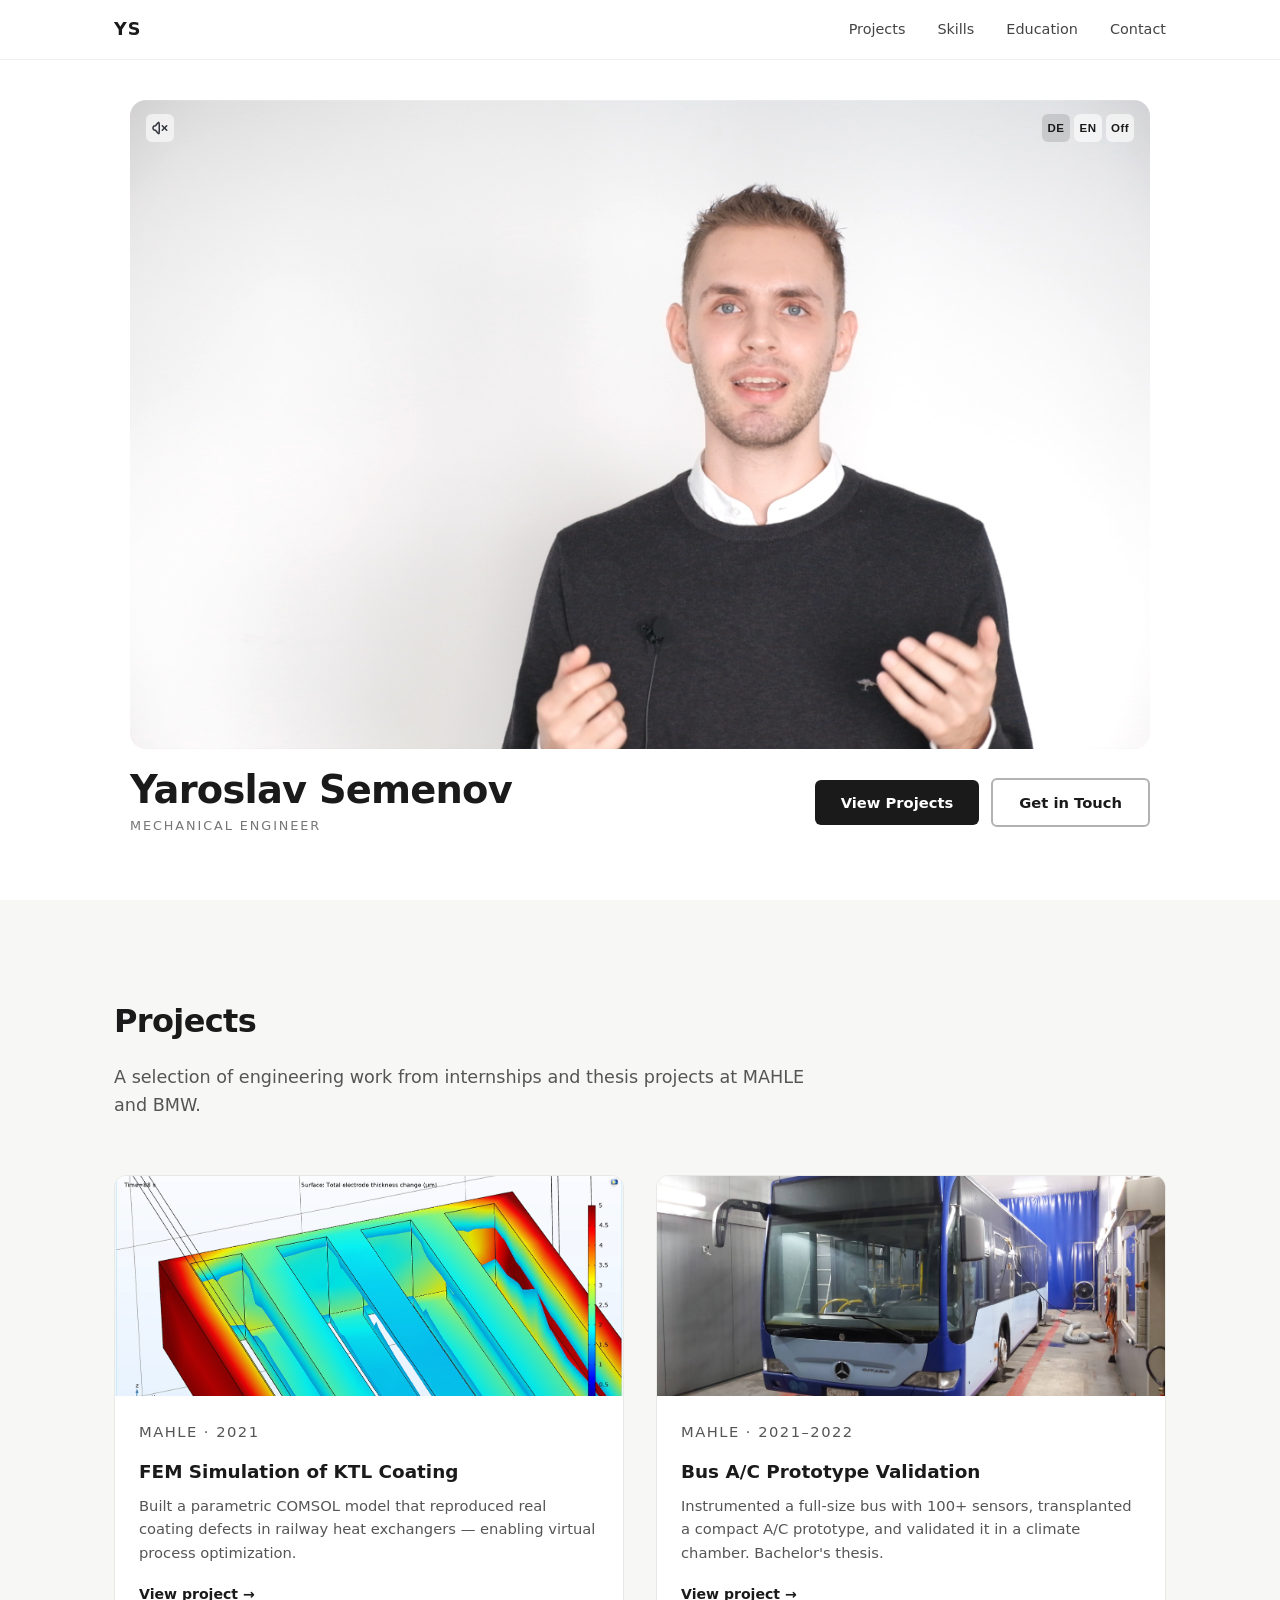
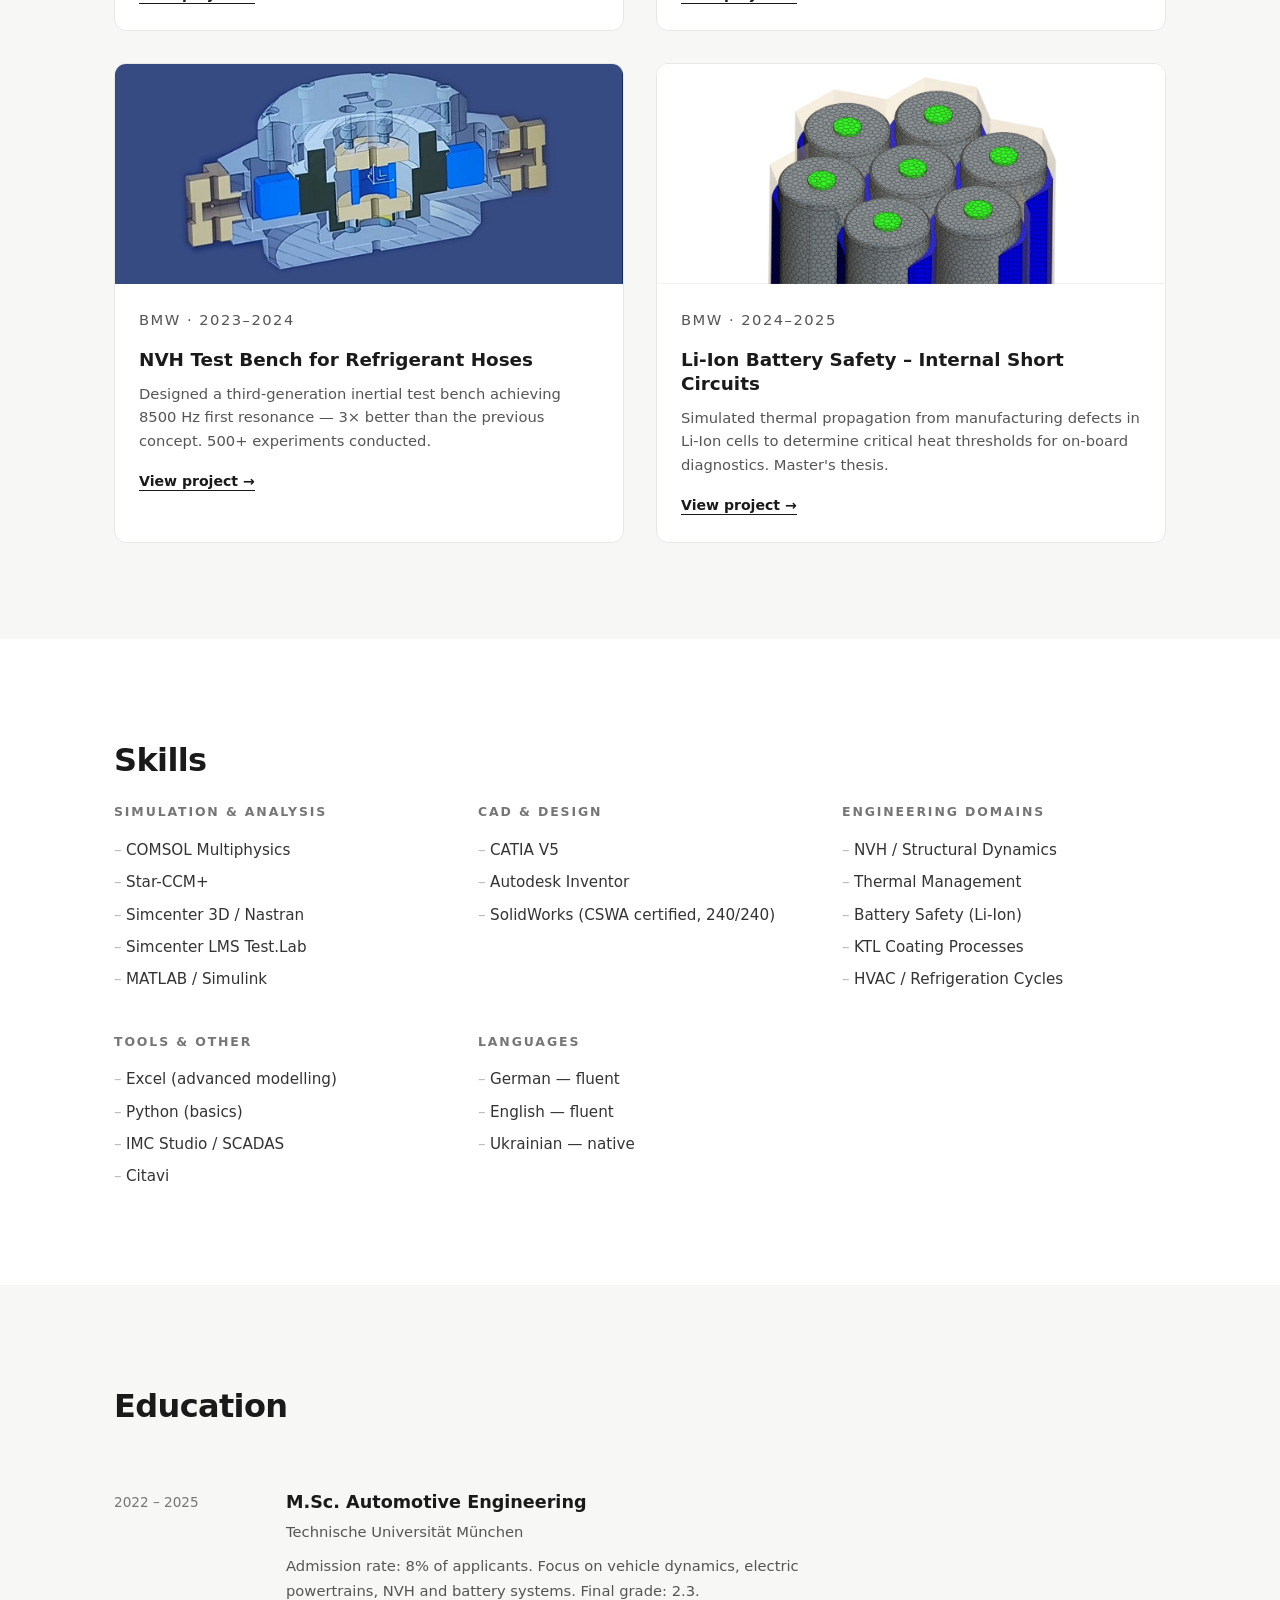
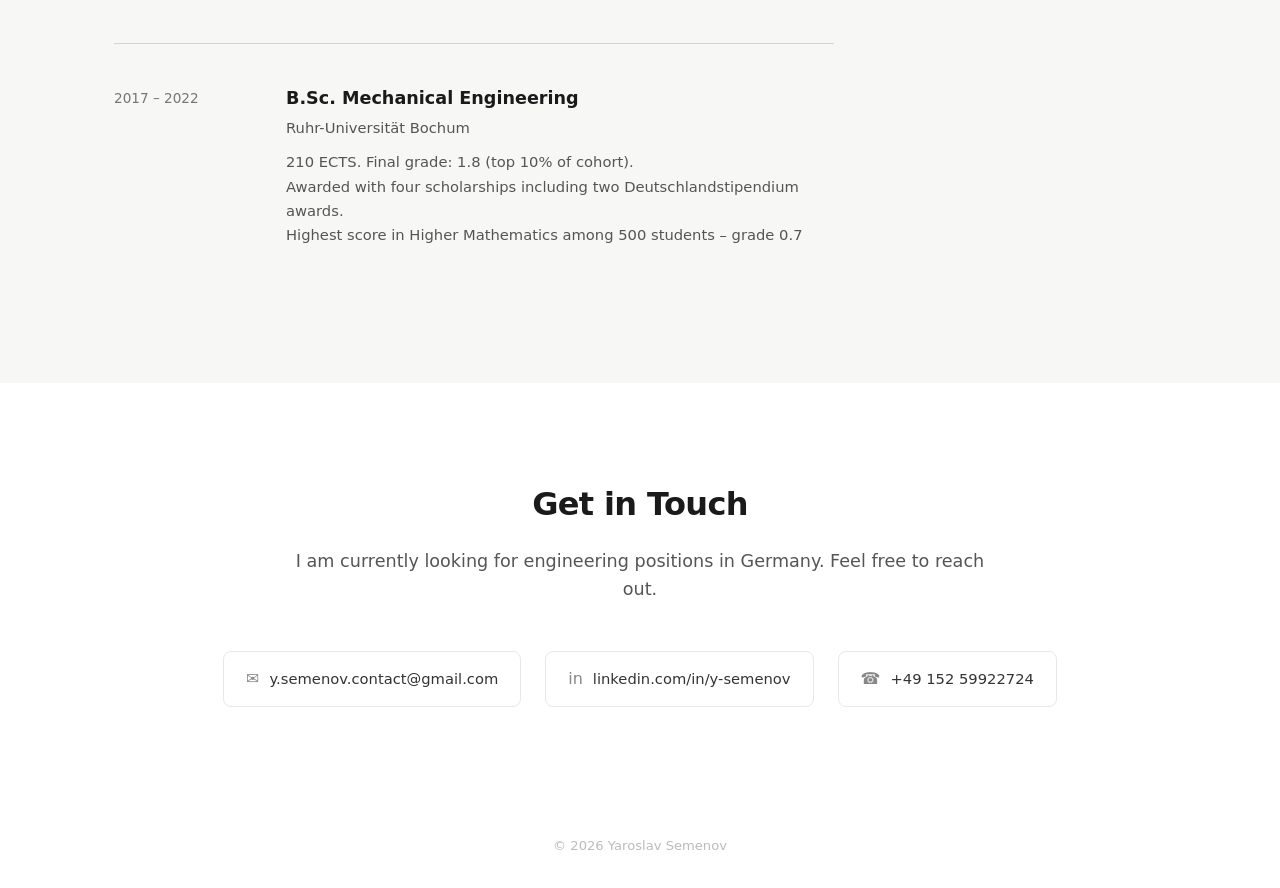
==== index.html @ 350e5525 "20260407 2221" ====
<!DOCTYPE html>
<html lang="en">
<head>
  <meta charset="UTF-8">
  <meta name="viewport" content="width=device-width, initial-scale=1.0">
  <title>Yaroslav Semenov – Mechanical Engineer</title>
  <meta name="description" content="Portfolio of Yaroslav Semenov — mechanical engineer with M.Sc. from TU Munich and hands-on project experience at MAHLE and BMW in simulation, NVH, thermal management and battery safety.">

  <!-- Open Graph / LinkedIn / WhatsApp -->
  <meta property="og:type" content="website">
  <meta property="og:url" content="https://y-semenov.com/">
  <meta property="og:title" content="Yaroslav Semenov – Mechanical Engineer">
  <meta property="og:description" content="Portfolio of Yaroslav Semenov — mechanical engineer with M.Sc. from TU Munich and hands-on project experience at MAHLE and BMW in simulation, NVH, thermal management and battery safety.">
  <meta property="og:image" content="https://y-semenov.com/media/OpenGraph Index.jpg">
  <meta property="og:site_name" content="Yaroslav Semenov">
  <meta property="og:locale" content="en_GB">

  <!-- Twitter Card -->
  <meta name="twitter:card" content="summary_large_image">
  <meta name="twitter:title" content="Yaroslav Semenov – Mechanical Engineer">
  <meta name="twitter:description" content="Portfolio of Yaroslav Semenov — mechanical engineer with M.Sc. from TU Munich and hands-on project experience at MAHLE and BMW in simulation, NVH, thermal management and battery safety.">
  <meta name="twitter:image" content="https://y-semenov.com/media/OpenGraph Index.jpg">

  <link rel="preconnect" href="https://fonts.googleapis.com">
  <link rel="preconnect" href="https://fonts.gstatic.com" crossorigin>
  <link rel="stylesheet" href="https://fonts.googleapis.com/css2?family=Inter:wght@400;500&display=swap">
  <link rel="stylesheet" href="style.css">
</head>
<body>

  <!-- ========== NAVIGATION ========== -->
  <nav class="navbar">
    <a href="index.html" class="nav-logo">YS</a>
    <div class="nav-links">
      <a href="#projects">Projects</a>
      <a href="#skills">Skills</a>
      <a href="#education">Education</a>
      <a href="#contact">Contact</a>
    </div>
  </nav>

  <!-- ========== HERO ========== -->
  <section class="hero">
    <div class="hero-video-wrap">
      <video
        id="hero-video"
        class="hero-video-player"
        poster="media/VideoPitchStatic.jpg"
        preload="metadata"
        muted
        autoplay
        playsinline>
        <source src="media/VideoPitch.webm" type="video/webm">
      </video>
      <div class="subtitle-overlay" hidden></div>
      <div class="video-logos">
        <img class="vlogo vlogo-tum"   src="media/logo TUM.png"   alt="TUM">
        <img class="vlogo vlogo-bmw"   src="media/logo BMW.png"   alt="BMW Group">
        <img class="vlogo vlogo-mahle" src="media/logo MAHLE.png" alt="MAHLE">
      </div>
      <div class="video-hud">
        <button class="video-hud-lang" id="mute-btn">
          <img src="media/sound-mute.svg" alt="Unmute" id="mute-icon" width="18" height="18">
        </button>
        <div class="video-hud-langs">
          <button class="video-hud-lang active" data-lang="de">DE</button>
          <button class="video-hud-lang" data-lang="en">EN</button>
          <button class="video-hud-lang" data-lang="off">Off</button>
        </div>
      </div>
    </div>

    <div class="hero-below">
      <div class="hero-identity">
        <h1 class="hero-title">Yaroslav Semenov</h1>
        <p class="hero-tag">Mechanical Engineer</p>
      </div>
      <div class="hero-buttons">
        <a href="#projects" class="btn btn-primary">View Projects</a>
        <a href="#contact" class="btn btn-outline">Get in Touch</a>
      </div>
    </div>

  </section>

  <script>
  (function () {

    // ── Субтитри: кастомний оверлей ─────────────────────────
    const video = document.getElementById('hero-video');
    const subtitleOverlay = document.querySelector('.subtitle-overlay');

    function addTrack(src, lang, label) {
      const t = document.createElement('track');
      t.kind    = 'subtitles';
      t.src     = src;
      t.srclang = lang;
      t.label   = label;
      video.appendChild(t);
    }

    addTrack('media/DE captions.vtt', 'de', 'Deutsch');
    addTrack('media/EN captions.vtt', 'en', 'English');

    let activeTrack = null;

    function onCueChange() {
      if (!activeTrack || !activeTrack.activeCues || activeTrack.activeCues.length === 0) {
        subtitleOverlay.textContent = '';
        subtitleOverlay.hidden = true;
        return;
      }
      subtitleOverlay.textContent = activeTrack.activeCues[0].text;
      subtitleOverlay.hidden = false;
    }

    function setActiveLang(lang) {
      if (activeTrack) {
        activeTrack.removeEventListener('cuechange', onCueChange);
        activeTrack.mode = 'disabled';
        activeTrack = null;
      }
      subtitleOverlay.textContent = '';
      subtitleOverlay.hidden = true;

      if (lang === 'off') return;

      for (let i = 0; i < video.textTracks.length; i++) {
        if (video.textTracks[i].language === lang) {
          activeTrack = video.textTracks[i];
          activeTrack.mode = 'hidden';
          activeTrack.addEventListener('cuechange', onCueChange);
          break;
        }
      }
    }

    function enableSubtitles() {
      for (let i = 0; i < video.textTracks.length; i++) {
        video.textTracks[i].mode = 'disabled';
      }
      setActiveLang('de');
    }

    if (video.readyState >= 1) {
      enableSubtitles();
    } else {
      video.addEventListener('loadedmetadata', enableSubtitles, { once: true });
    }

    // ── Контроли hero-відео при hover ───────────────────────
    video.addEventListener('mouseenter', () => video.setAttribute('controls', ''));
    video.addEventListener('mouseleave', () => video.removeAttribute('controls'));

    // ── Пауза/відновлення при скролінгу ─────────────────────
    let userPaused = false;
    let observerPausing = false;

    video.addEventListener('pause', () => {
      if (!observerPausing) userPaused = true;
      observerPausing = false;
    });
    video.addEventListener('play', () => { userPaused = false; });

    new IntersectionObserver(
      entries => {
        if (entries[0].isIntersecting) {
          if (!userPaused) video.play();
        } else {
          observerPausing = true;
          video.pause();
        }
      },
      { threshold: 0.9 }
    ).observe(video);

    // ── HUD: кнопка звуку ───────────────────────────────────
    const muteBtn = document.getElementById('mute-btn');
    const muteIcon = document.getElementById('mute-icon');
    muteBtn.addEventListener('click', () => {
      video.muted = !video.muted;
      muteIcon.src = video.muted ? 'media/sound-mute.svg' : 'media/sound-on.svg';
      muteIcon.alt = video.muted ? 'Unmute' : 'Mute';
    });

    // ── HUD: перемикач субтитрів ────────────────────────────
    document.querySelectorAll('.video-hud-langs .video-hud-lang').forEach(btn => {
      btn.addEventListener('click', () => {
        document.querySelectorAll('.video-hud-langs .video-hud-lang')
          .forEach(b => b.classList.remove('active'));
        btn.classList.add('active');
        setActiveLang(btn.dataset.lang);
      });
    });

    // ── Логотипи у hero-відео ───────────────────────────────
    const logosWrap = document.querySelector('.video-logos');
    const vlogos = {
      tum:   document.querySelector('.vlogo-tum'),
      bmw:   document.querySelector('.vlogo-bmw'),
      mahle: document.querySelector('.vlogo-mahle'),
    };

    // Координати як частки відео-полотна (0–1): x/y = лівий верхній кут, w = ширина
    const LOGO_POS = {
      desktop: {
        tum:   { x: 0.115, y: 0.353, w: 0.11 },
        bmw:   { x: 0.3, y: 0.35, w: 0.125 },
        mahle: { x: 0.181, y: 0.52, w: 0.165 },
      },
      mobile: {
        tum:   { x: 0.385, y: 0.17, w: 0.081 },
        bmw:   { x: 0.385, y: 0.32, w: 0.09 },
        mahle: { x: 0.385, y: 0.45, w: 0.117 },
      },
    };

    function positionLogos() {
      const wrap = document.querySelector('.hero-video-wrap');
      const cW = wrap.offsetWidth;
      const cH = wrap.offsetHeight;
      const vW = video.videoWidth;
      const vH = video.videoHeight;
      if (!vW || !vH) return;

      // object-fit: cover — масштаб щоб покрити контейнер
      const s = Math.max(cW / vW, cH / vH);
      const rW = vW * s;
      const rH = vH * s;

      // object-position: 64% 50% на мобільному, 50% 50% на десктопі
      const isMobile = window.innerWidth <= 600;
      const posX = isMobile ? 0.64 : 0.50;
      const offsetX = -(rW - cW) * posX;
      const offsetY = -(rH - cH) * 0.50;

      const cfg = isMobile ? LOGO_POS.mobile : LOGO_POS.desktop;
      for (const [key, pos] of Object.entries(cfg)) {
        const el = vlogos[key];
        el.style.left  = (offsetX + pos.x * rW) + 'px';
        el.style.top   = (offsetY + pos.y * rH) + 'px';
        el.style.width = (pos.w * rW) + 'px';
      }
    }

    function initLogos() {
      positionLogos();
      window.addEventListener('resize', positionLogos);
    }

    if (video.readyState >= 1) {
      initLogos();
    } else {
      video.addEventListener('loadedmetadata', initLogos, { once: true });
    }

    video.addEventListener('timeupdate', () => {
      const t = video.currentTime;
      const visible = t >= 17.05 && t < 23.29;
      logosWrap.classList.toggle('visible', visible);
    });

    // ── Відео карток проектів ───────────────────────────────
    document.querySelectorAll('.project-card-image video')
      .forEach(v => {
        const card = v.closest('.project-card');
        card.addEventListener('mouseenter', () => v.play());
        card.addEventListener('mouseleave', () => v.pause());
      });

  })();
  </script>

  <!-- ========== PROJECTS ========== -->
  <section id="projects" class="section section-alt">
    <div class="container">
      <h2 class="section-title">Projects</h2>
      <p class="section-subtitle">
        A selection of engineering work from internships 
        and thesis projects at MAHLE and BMW.
      </p>

      <div class="projects-grid">

        <!-- Project 1 -->
        <a href="projects/ktl.html" class="project-card">
          <div class="project-card-image">
            <video loop muted playsinline poster="media/KTL asdv.png">
              <source src="media/KTL Preview.mp4" type="video/mp4">
            </video>
          </div>
          <div class="project-card-body">
            <p class="project-card-tag">MAHLE · 2021</p>
            <h3>FEM Simulation of KTL Coating</h3>
            <p>
              Built a parametric COMSOL model that reproduced 
              real coating defects in railway heat exchangers — 
              enabling virtual process optimization.
            </p>
            <span class="project-card-link">View project →</span>
          </div>
        </a>

        <!-- Project 2 -->
        <a href="projects/bus.html" class="project-card">
          <div class="project-card-image">
            <img src="media/bus climate chamber.jpg" alt="Bus / Climate Chamber">
          </div>
          <div class="project-card-body">
            <p class="project-card-tag">MAHLE · 2021–2022</p>
            <h3>Bus A/C Prototype Validation</h3>
            <p>
              Instrumented a full-size bus with 100+ sensors, 
              transplanted a compact A/C prototype, and validated 
              it in a climate chamber. Bachelor's thesis.
            </p>
            <span class="project-card-link">View project →</span>
          </div>
        </a>

        <!-- Project 3 -->
        <a href="projects/nvh.html" class="project-card">
          <div class="project-card-image">
            <img src="media/Test Bench CAD.jpg" alt="Test Bench CAD">
          </div>
          <div class="project-card-body">
            <p class="project-card-tag">BMW · 2023–2024</p>
            <h3>NVH Test Bench for Refrigerant Hoses</h3>
            <p>
              Designed a third-generation inertial test bench 
              achieving 8500 Hz first resonance — 3× better than 
              the previous concept. 500+ experiments conducted.
            </p>
            <span class="project-card-link">View project →</span>
          </div>
        </a>

        <!-- Project 4 -->
        <a href="projects/battery.html" class="project-card">
          <div class="project-card-image">
            <img src="media/Battery Preview.jpg" alt="Battery Model">
          </div>
          <div class="project-card-body">
            <p class="project-card-tag">BMW · 2024–2025</p>
            <h3>Li-Ion Battery Safety – Internal Short Circuits</h3>
            <p>
              Simulated thermal propagation from manufacturing 
              defects in Li-Ion cells to determine critical heat 
              thresholds for on-board diagnostics. Master's thesis.
            </p>
            <span class="project-card-link">View project →</span>
          </div>
        </a>

        <!-- Project 5 -->
         <!--
        <a href="projects/roboter.html" class="project-card">
          <div class="project-card-image">
            <video loop muted playsinline poster="media/Robot preview static.jpg">
              <source src="media/Robot video.mp4" type="video/mp4">
            </video>
          </div>
          <div class="project-card-body">
            <p class="project-card-tag">
              Ruhr-Universität Bochum · 2020
            </p>
            <h3>Self-Balancing Robot</h3>
            <p>
              Built and programmed a Segway-style robot 
              from scratch — fixed a bug in the official 
              reference code to achieve stable balance 
              and Bluetooth control.
            </p>
            <span class="project-card-link">View project →</span>
          </div>
        </a>
        -->

      </div>
    </div>
  </section>

  <!-- ========== SKILLS ========== -->
  <section id="skills" class="section">
    <div class="container">
      <h2 class="section-title">Skills</h2>

      <div class="skills-grid">

        <div class="skill-group">
          <h3>Simulation & Analysis</h3>
          <ul>
            <li>COMSOL Multiphysics</li>
            <li>Star-CCM+</li>
            <li>Simcenter 3D / Nastran</li>
            <li>Simcenter LMS Test.Lab</li>
            <li>MATLAB / Simulink</li>
          </ul>
        </div>

        <div class="skill-group">
          <h3>CAD & Design</h3>
          <ul>
            <li>CATIA V5</li>
            <li>Autodesk Inventor</li>
            <li>SolidWorks (CSWA certified, 240/240)</li>
          </ul>
        </div>

        <div class="skill-group">
          <h3>Engineering Domains</h3>
          <ul>
            <li>NVH / Structural Dynamics</li>
            <li>Thermal Management</li>
            <li>Battery Safety (Li-Ion)</li>
            <li>KTL Coating Processes</li>
            <li>HVAC / Refrigeration Cycles</li>
          </ul>
        </div>

        <div class="skill-group">
          <h3>Tools & Other</h3>
          <ul>
            <li>Excel (advanced modelling)</li>
            <li>Python (basics)</li>
            <li>IMC Studio / SCADAS</li>
            <li>Citavi</li>
          </ul>
        </div>

        <div class="skill-group">
          <h3>Languages</h3>
          <ul>
            <li>German — fluent</li>
            <li>English — fluent</li>
            <li>Ukrainian — native</li>
          </ul>
        </div>

      </div>
    </div>
  </section>

  <!-- ========== EDUCATION ========== -->
  <section id="education" class="section section-alt">
    <div class="container">
      <h2 class="section-title">Education</h2>

      <div class="timeline">

        <div class="timeline-item">
          <div class="timeline-date">2022 – 2025</div>
          <div class="timeline-body">
            <h3>M.Sc. Automotive Engineering</h3>
            <p class="timeline-place">
              Technische Universität München
            </p>
            <p>
              Admission rate: 8% of applicants.
              Focus on vehicle dynamics, electric powertrains, 
              NVH and battery systems. 
              Final grade: 2.3.
            </p>
          </div>
        </div>

        <div class="timeline-item">
          <div class="timeline-date">2017 – 2022</div>
          <div class="timeline-body">
            <h3>B.Sc. Mechanical Engineering</h3>
            <p class="timeline-place">
              Ruhr-Universität Bochum
            </p>
            <p>
              210 ECTS. Final grade: 1.8 (top 10% of cohort).<br>
              Awarded with four scholarships including two Deutschlandstipendium awards.<br>
              Highest score in Higher Mathematics among 500 students – grade 0.7
            </p>
          </div>
        </div>

      </div>
    </div>
  </section>

  <!-- ========== CONTACT ========== -->
  <section id="contact" class="section">
    <div class="container contact-container">
      <h2 class="section-title">Get in Touch</h2>
      <p class="section-subtitle">
        I am currently looking for engineering positions in Germany. 
        Feel free to reach out.
      </p>

      <div class="contact-links">
        <a href="mailto:y.semenov.contact@gmail.com" 
           class="contact-item">
          <span class="contact-icon">✉</span>
          <span>y.semenov.contact@gmail.com</span>
        </a>
        <a href="https://linkedin.com/in/y-semenov" 
           class="contact-item" 
           target="_blank">
          <span class="contact-icon">in</span>
          <span>linkedin.com/in/y-semenov</span>
        </a>
        <div class="contact-item">
          <span class="contact-icon">☎</span>
          <span>+49 152 59922724</span>
        </div>
      </div>
    </div>
  </section>

  <script>
    document.querySelectorAll('.project-card-image video').forEach(video => {
      const card = video.closest('.project-card');
      card.addEventListener('mouseenter', () => video.play());
      card.addEventListener('mouseleave', () => { video.pause(); });
    });
  </script>

  <!-- ========== FOOTER ========== -->
  <footer class="footer">
    <p>© 2026 Yaroslav Semenov</p>
  </footer>

</body>
</html>
---- style.css ----
/* =========================================
   RESET & BASE
   ========================================= */
*, *::before, *::after {
  box-sizing: border-box;
  margin: 0;
  padding: 0;
}

html {
  scroll-behavior: smooth;
}

body {
  font-family: 'Segoe UI', system-ui, -apple-system, sans-serif;
  font-size: 16px;
  line-height: 1.6;
  color: #1a1a1a;
  background: #ffffff;
}

a {
  color: inherit;
  text-decoration: none;
}

ul {
  list-style: none;
}

img {
  max-width: 100%;
  display: block;
}

/* =========================================
   LAYOUT HELPERS
   ========================================= */
.container {
  max-width: 1100px;
  margin: 0 auto;
  padding: 0 24px;
}

.section {
  padding: 96px 0;
}

.section-alt {
  background: #f7f7f5;
}

.section-title {
  font-size: 2rem;
  font-weight: 700;
  margin-bottom: 16px;
  letter-spacing: -0.02em;
}

.section-subtitle {
  font-size: 1.1rem;
  color: #555;
  max-width: 700px;
  margin-bottom: 56px;
}

/* =========================================
   PLACEHOLDER BOXES
   (замінити на реальні зображення пізніше)
   ========================================= */
.placeholder-box {
  background: #e8e8e4;
  border: 2px dashed #c0c0b8;
  border-radius: 6px;
  display: flex;
  align-items: center;
  justify-content: center;
  color: #888;
  font-size: 0.85rem;
  width: 100%;
  height: 100%;
}

.portrait-placeholder {
  width: 320px;
  height: 400px;
  border-radius: 12px;
}

/* =========================================
   NAVBAR
   ========================================= */
.navbar {
  position: sticky;
  top: 0;
  z-index: 100;
  background: rgba(255, 255, 255, 0.95);
  backdrop-filter: blur(8px);
  border-bottom: 1px solid #eee;
  display: flex;
  align-items: center;
  justify-content: space-between;
  padding: 0 max(40px, calc((100% - 1100px) / 2 + 24px));
  height: 60px;
}

.nav-logo {
  font-weight: 700;
  font-size: 1.1rem;
  letter-spacing: 1px;
  color: #1a1a1a;
}

.nav-links {
  display: flex;
  gap: 32px;
}

.nav-links a {
  font-size: 0.9rem;
  color: #444;
  transition: color 0.2s;
}

.nav-links a:hover {
  color: #1a1a1a;
}

/* =========================================
   HERO
   ========================================= */
.hero {
  max-width: 1100px;
  margin: 0 auto;
  padding: 40px 40px 64px;
  height: calc(100vh - 60px);
  display: flex;
  flex-direction: column;
}

.hero-video-wrap {
  position: relative;
  flex: 1;
  min-height: 0;
  border-radius: 16px;
  overflow: hidden;
  background: #111;
}

/* Video HUD controls */
.video-hud {
  position: absolute;
  top: 14px;
  left: 16px;
  right: 16px;
  display: flex;
  justify-content: space-between;
  align-items: center;
  pointer-events: none;
  z-index: 2;
}

.video-hud-langs {
  display: flex;
  gap: 4px;
  pointer-events: auto;
}

.video-hud-lang {
  pointer-events: auto;
  background: rgba(255, 255, 255, 0.6);
  color: #1a1a1a;
  border: none;
  border-radius: 6px;
  font-size: 0.72rem;
  font-weight: 600;
  letter-spacing: 0.04em;
  padding: 4px 9px;
  cursor: pointer;
  transition: background 0.15s;
  backdrop-filter: blur(8px);
}

.video-hud-lang:hover {
  background: rgba(255, 255, 255, 0.85);
}

.video-hud-lang.active {
  background: rgba(0, 0, 0, 0.12);
}

#mute-btn,
.video-hud-langs .video-hud-lang {
  display: flex;
  align-items: center;
  justify-content: center;
  width: 28px;
  height: 28px;
  padding: 0;
}

#mute-btn img {
  display: block;
}

/* Video logos overlay */
.video-logos {
  position: absolute;
  inset: 0;
  pointer-events: none;
  z-index: 2;
  opacity: 0;
  transition: opacity 0.3s ease;
}

.video-logos.visible {
  opacity: 1;
  transition: none;
}

.vlogo {
  position: absolute;
  display: block;
}

/* Positions set by JS (positionLogos) */

/* Subtitle overlay */
.subtitle-overlay {
  position: absolute;
  top: 80%;
  left: 10%;
  right: 10%;
  text-align: center;
  font-family: 'Inter', 'Segoe UI', system-ui, sans-serif;
  color: #ffffff;
  font-size: 1.7rem;
  font-weight: 400;
  letter-spacing: 0.01em;
  line-height: 1.45;
  white-space: pre-line;
  text-shadow:
    0 0 4px rgba(0, 0, 0, 1),
    0 0 8px rgba(0, 0, 0, 0.9);
  pointer-events: none;
  z-index: 2;
}

@media (max-width: 600px) {
  .subtitle-overlay {
    font-size: 1rem;
    bottom: 10px;
    left: 8px;
    right: 8px;
  }
}

/* Саме відео */
.hero-video-player {
  display: block;
  width: 100%;
  height: 100%;
  object-fit: cover;
}

.hero-below {
  display: flex;
  align-items: center;
  justify-content: space-between;
  gap: 24px;
  flex-wrap: wrap;
  margin-top: 20px;
}

.hero-identity {
  display: flex;
  flex-direction: column;
  gap: 4px;
}

.hero-title {
  font-size: clamp(1.5rem, 3vw, 2.4rem);
  font-weight: 800;
  color: #1a1a1a;
  letter-spacing: -0.02em;
  line-height: 1.1;
}

.hero-tag {
  font-size: 0.8rem;
  text-transform: uppercase;
  letter-spacing: 0.15em;
  color: #767676;
}

.hero-buttons {
  display: flex;
  gap: 12px;
  flex-wrap: wrap;
  align-items: center;
}

/* =========================================
   BUTTONS
   ========================================= */

.btn {
  display: inline-block;
  padding: 11px 26px;
  border-radius: 6px;
  font-size: 0.92rem;
  font-weight: 600;
  transition: all 0.2s;
  cursor: pointer;
  white-space: nowrap;
}

.btn-primary {
  background: #1a1a1a;
  color: #ffffff;
}

.btn-primary:hover {
  background: #333333;
}

.btn-outline {
  background: transparent;
  color: #1a1a1a;
  border: 2px solid rgba(0, 0, 0, 0.3);
}

.btn-outline:hover {
  border-color: #1a1a1a;
  background: #f5f5f5;
}

/* =========================================
   RESPONSIVE — Hero
   ========================================= */

@media (max-width: 900px) {
  .hero {
    padding: 24px 24px 48px;
  }

  .hero-video-wrap {
    border-radius: 12px;
  }

  .hero-below {
    flex-direction: column;
    align-items: flex-start;
    gap: 16px;
  }
}

@media (max-width: 600px) {
  .hero {
    padding: 12px 16px 20px;
    justify-content: center;
    gap: 40px;
    height: calc(100svh - 60px);
  }

  /* .hero-video-wrap {
    flex: none;
    width: 100%;
    aspect-ratio: 3 / 4;
  } */

  .hero-video-player {
    object-position: 64% 50%;
  }

  .hero-below {
    margin-top: 0;
    gap: 10px;
  }

  .hero-title {
    font-size: 1.6rem;
  }

  .hero-tag {
    font-size: 0.8rem;
  }

  .btn {
    padding: 9px 18px;
    font-size: 0.85rem;
  }
}

/* =========================================
   PROJECT CARDS
   ========================================= */
.projects-grid {
  display: grid;
  grid-template-columns: repeat(2, 1fr);
  gap: 32px;
}

.project-card {
  display: block;
  border: 1px solid #e8e8e4;
  border-radius: 12px;
  overflow: hidden;
  transition: transform 0.25s, box-shadow 0.25s;
  background: #fff;
}

.project-card:hover {
  transform: translateY(-4px);
  box-shadow: 0 12px 32px rgba(0, 0, 0, 0.08);
}

.project-card-image {
  height: 220px;
  overflow: hidden;
}

.project-card-image img,
.project-card-image video {
  width: 100%;
  height: 100%;
  object-fit: cover;
  transition: transform 0.4s;
}

.project-card:hover .project-card-image img,
.project-card:hover .project-card-image video {
  transform: scale(1.03);
}

.project-card-body {
  padding: 24px;
}

.project-card-tag {
  font-size: 0.78rem;
  text-transform: uppercase;
  letter-spacing: 0.1em;
  color: #767676;
  margin-bottom: 8px;
}

.project-card-body h3 {
  font-size: 1.15rem;
  font-weight: 700;
  margin-bottom: 10px;
  line-height: 1.3;
}

.project-card-body p {
  font-size: 0.92rem;
  color: #555;
  line-height: 1.6;
  margin-bottom: 16px;
}

.project-card-link {
  font-size: 0.88rem;
  font-weight: 600;
  color: #1a1a1a;
  border-bottom: 1px solid #1a1a1a;
  padding-bottom: 1px;
}

/* =========================================
   SKILLS
   ========================================= */
.skills-grid {
  display: grid;
  grid-template-columns: repeat(3, 1fr);
  gap: 40px;
}

.skill-group h3 {
  font-size: 0.78rem;
  text-transform: uppercase;
  letter-spacing: 0.15em;
  color: #767676;
  margin-bottom: 16px;
}

.skill-group ul {
  display: flex;
  flex-direction: column;
  gap: 8px;
}

.skill-group li {
  font-size: 0.95rem;
  color: #333;
  padding-left: 12px;
  position: relative;
}

.skill-group li::before {
  content: '–';
  position: absolute;
  left: 0;
  color: #bbb;
}

/* =========================================
   TIMELINE (Education)
   ========================================= */
.timeline {
  display: flex;
  flex-direction: column;
  gap: 0;
  max-width: 720px;
}

.timeline-item {
  display: grid;
  grid-template-columns: 140px 1fr;
  gap: 32px;
  padding: 40px 0;
  border-bottom: 1px solid #d4d4d0;
}

.timeline-item:last-child {
  border-bottom: none;
}

.timeline-date {
  font-size: 0.85rem;
  color: #767676;
  padding-top: 4px;
  font-variant-numeric: tabular-nums;
}

.timeline-body h3 {
  font-size: 1.1rem;
  font-weight: 700;
  margin-bottom: 4px;
}

.timeline-place {
  font-size: 0.9rem;
  color: #767676;
  margin-bottom: 10px;
}

.timeline-body p {
  font-size: 0.92rem;
  color: #555;
  line-height: 1.65;
}

/* =========================================
   EDUCATION HIGHLIGHTS
   ========================================= */
.education-highlights {
  margin-top: 24px;
  display: flex;
  flex-direction: column;
  gap: 16px;
}

.highlight-item {
  display: grid;
  grid-template-columns: 100px 1fr;
  gap: 16px;
  align-items: baseline;
}

.highlight-number {
  font-size: 1.3rem;
  font-weight: 800;
  color: #1a1a1a;
  letter-spacing: -0.5px;
  line-height: 1;
}

.highlight-label {
  font-size: 0.88rem;
  color: #555;
  line-height: 1.5;
}

/* =========================================
   CONTACT
   ========================================= */
.contact-container {
  text-align: center;
}

.contact-container .section-subtitle {
  margin: 0 auto 48px;
}

.contact-links {
  display: flex;
  flex-wrap: wrap;
  justify-content: center;
  gap: 24px;
}

.contact-item {
  display: flex;
  align-items: center;
  gap: 10px;
  background: #fff;
  border: 1px solid #e8e8e4;
  border-radius: 8px;
  padding: 14px 22px;
  font-size: 0.92rem;
  color: #333;
  transition: border-color 0.2s, box-shadow 0.2s;
}

a.contact-item:hover {
  border-color: #1a1a1a;
  box-shadow: 0 4px 12px rgba(0,0,0,0.06);
}

.contact-icon {
  font-size: 1rem;
  color: #888;
}

/* =========================================
   FOOTER
   ========================================= */
.footer {
  text-align: center;
  padding: 32px;
  font-size: 0.82rem;
  color: #bbb;
}

/* =========================================
   PROJECT DETAIL PAGES
   ========================================= */
.project-detail-nav {
  height: 60px;
  padding: 0 max(40px, calc((100% - 900px) / 2 + 40px));
  border-bottom: 1px solid #eee;
  position: sticky;
  top: 0;
  background: rgba(255,255,255,0.95);
  backdrop-filter: blur(8px);
  z-index: 100;
  display: flex;
  align-items: center;
  justify-content: space-between;
}

.project-detail-nav a {
  font-size: 0.88rem;
  color: #555;
  transition: color 0.2s;
}

.project-detail-nav a:hover {
  color: #1a1a1a;
}

.project-detail-nav .nav-logo {
  font-weight: 700;
  font-size: 1.1rem;
  letter-spacing: 1px;
}

.project-header {
  max-width: 900px;
  margin: 64px auto 64px;
  padding: 0 40px;
}

.project-header .project-tag {
  font-size: 0.78rem;
  text-transform: uppercase;
  letter-spacing: 2px;
  color: #888;
  margin-bottom: 16px;
}

.project-header h1 {
  font-size: clamp(2rem, 4vw, 3rem);
  font-weight: 800;
  line-height: 1.1;
  letter-spacing: -1px;
  margin-bottom: 20px;
}

.project-header .project-subtitle {
  font-size: 1.1rem;
  color: #555;
  line-height: 1.7;
  max-width: 640px;
}

.project-hero {
  max-width: 900px;
  margin: 0 auto 80px;
  padding: 0 40px;
}

.project-hero .placeholder-box {
  height: 480px;
  border-radius: 12px;
}

.project-hero img,
.project-hero video {
  width: 100%;
  border-radius: 12px;
}

.project-hero video {
  max-height: 670px;
  object-fit: contain;
}

.caption {
  font-size: 0.82rem;
  color: #767676;
  margin-top: 12px;
  text-align: center;
}

.project-content {
  max-width: 720px;
  margin: 0 auto;
  padding: 0 40px 200px;
}

.project-content section {
  margin-bottom: 48px;
}

.project-content h2 {
  font-size: 1.3rem;
  font-weight: 700;
  margin-bottom: 20px;
  padding-bottom: 10px;
  border-bottom: 1px solid #eee;
}

.project-content p {
  font-size: 1rem;
  color: #444;
  line-height: 1.75;
  margin-bottom: 1em;
}

.project-content ul {
  display: flex;
  flex-direction: column;
  gap: 10px;
  margin-bottom: 16px;
}

.project-content li {
  font-size: 1rem;
  color: #444;
  padding-left: 20px;
  position: relative;
  line-height: 1.75;
}

.project-content li::before {
  content: '→';
  position: absolute;
  left: 0;
  color: #bbb;
}

.project-content figure {
  margin: 40px 0;
}

.project-content figure .placeholder-box {
  height: 360px;
  border-radius: 8px;
}

.project-content figure img,
.project-content figure video {
  border-radius: 8px;
  width: 100%;
  /*max-height: 450px;
  object-fit: contain;*/
}

.project-content figure figcaption {
  font-size: 0.82rem;
  color: #767676;
  margin-top: 10px;
  text-align: center;
}

.figure-two-col {
  display: flex;
  gap: 12px;
  flex-wrap: wrap;
}

.figure-two-col img {
  flex: 1 1 0;
  min-width: 0;
  object-fit: cover;
  border-radius: 8px;
}

@media (max-width: 560px) {
  .figure-two-col img {
    flex-basis: 100%;
  }
}

.figure-two-col figcaption {
  flex-basis: 100%;
}

/* Tab switcher figure */
.tab-figure .tab-buttons {
  display: flex;
  gap: 8px;
  margin-bottom: 12px;
  flex-wrap: wrap;
}

.tab-figure .tab-btn {
  padding: 6px 14px;
  font-size: 0.82rem;
  font-weight: 600;
  border: 1px solid #e8e8e4;
  border-radius: 20px;
  background: none;
  cursor: pointer;
  color: #555;
  transition: background 0.15s, border-color 0.15s, color 0.15s;
}

.tab-figure .tab-btn:hover {
  border-color: #1a1a1a;
  color: #1a1a1a;
}

.tab-figure .tab-btn.active {
  background: #1a1a1a;
  border-color: #1a1a1a;
  color: #fff;
}

.tab-figure .tab-panel {
  display: none;
  /* Soft edges (Weichkanten 20px) — uncomment to activate:
  -webkit-mask-image:
    linear-gradient(to right, transparent, black 20px, black calc(100% - 20px), transparent),
    linear-gradient(to bottom, transparent, black 20px, black calc(100% - 20px), transparent);
  -webkit-mask-composite: source-in;
  mask-image:
    linear-gradient(to right, transparent, black 20px, black calc(100% - 20px), transparent),
    linear-gradient(to bottom, transparent, black 20px, black calc(100% - 20px), transparent);
  mask-composite: intersect;
  */
}

.tab-figure .tab-panel.active {
  display: block;
}

.figure-four-col {
  display: flex;
  gap: 12px;
  flex-wrap: wrap;
}

.project-content .figure-four-col img {
  flex: 1 1 calc(25% - 9px);
  min-width: 0;
  width: auto;
  object-fit: contain;
  border-radius: 8px;
}

@media (max-width: 600px) {
  .project-content .figure-four-col img {
    flex: 1 1 calc(50% - 6px);
  }
}

/* Tags (skills used) */
.tags {
  display: flex;
  flex-wrap: wrap;
  gap: 10px;
}

.tags span {
  background: #f0f0ec;
  border: 1px solid #e0e0d8;
  border-radius: 4px;
  padding: 5px 12px;
  font-size: 0.82rem;
  color: #444;
}

/* See Next card */
.see-next-card {
  display: flex;
  flex-direction: row;
  height: 170px;
  overflow: hidden;
  border: 1px solid #e8e8e4;
  border-radius: 10px;
  transition: border-color 0.2s, box-shadow 0.2s;
  text-decoration: none;
  color: inherit;
}

.see-next-card:hover {
  border-color: #1a1a1a;
  box-shadow: 0 4px 16px rgba(0, 0, 0, 0.06);
}

.see-next-card:hover .nav-card-img {
  transform: scale(1.04);
}

.nav-card-text {
  flex: 1;
  display: flex;
  flex-direction: column;
  justify-content: center;
  gap: 6px;
  padding: 24px 28px;
}

.nav-card-img {
  width: 50%;
  object-fit: cover;
  flex-shrink: 0;
  display: block;
  transition: transform 0.4s;
  order: 1;
}

.nav-title {
  font-size: 1rem;
  font-weight: 700;
  color: #1a1a1a;
}

/* =========================================
   RESPONSIVE
   ========================================= */
@media (max-width: 900px) {
  .hero {
    flex-direction: column;
    padding: 60px 24px;
  }

  .hero-buttons {
    justify-content: center;
  }

  .portrait-placeholder {
    width: 240px;
    height: 300px;
  }

  .projects-grid {
    grid-template-columns: 1fr;
  }

  .skills-grid {
    grid-template-columns: repeat(2, 1fr);
  }

  .timeline-item {
    grid-template-columns: 1fr;
    gap: 8px;
  }
}

@media (max-width: 600px) {
  .navbar {
    padding: 0 20px;
  }

  .nav-links {
    gap: 20px;
  }

  .section {
    padding: 64px 0;
  }

  .skills-grid {
    grid-template-columns: 1fr;
  }

  .project-header,
  .project-hero,
  .project-content {
    padding-left: 20px;
    padding-right: 20px;
  }

  .see-next-card {
    flex-direction: column;
    height: auto;
  }

  .see-next-card .nav-card-img {
    order: -1;
    width: 100%;
    height: 160px;
  }
}
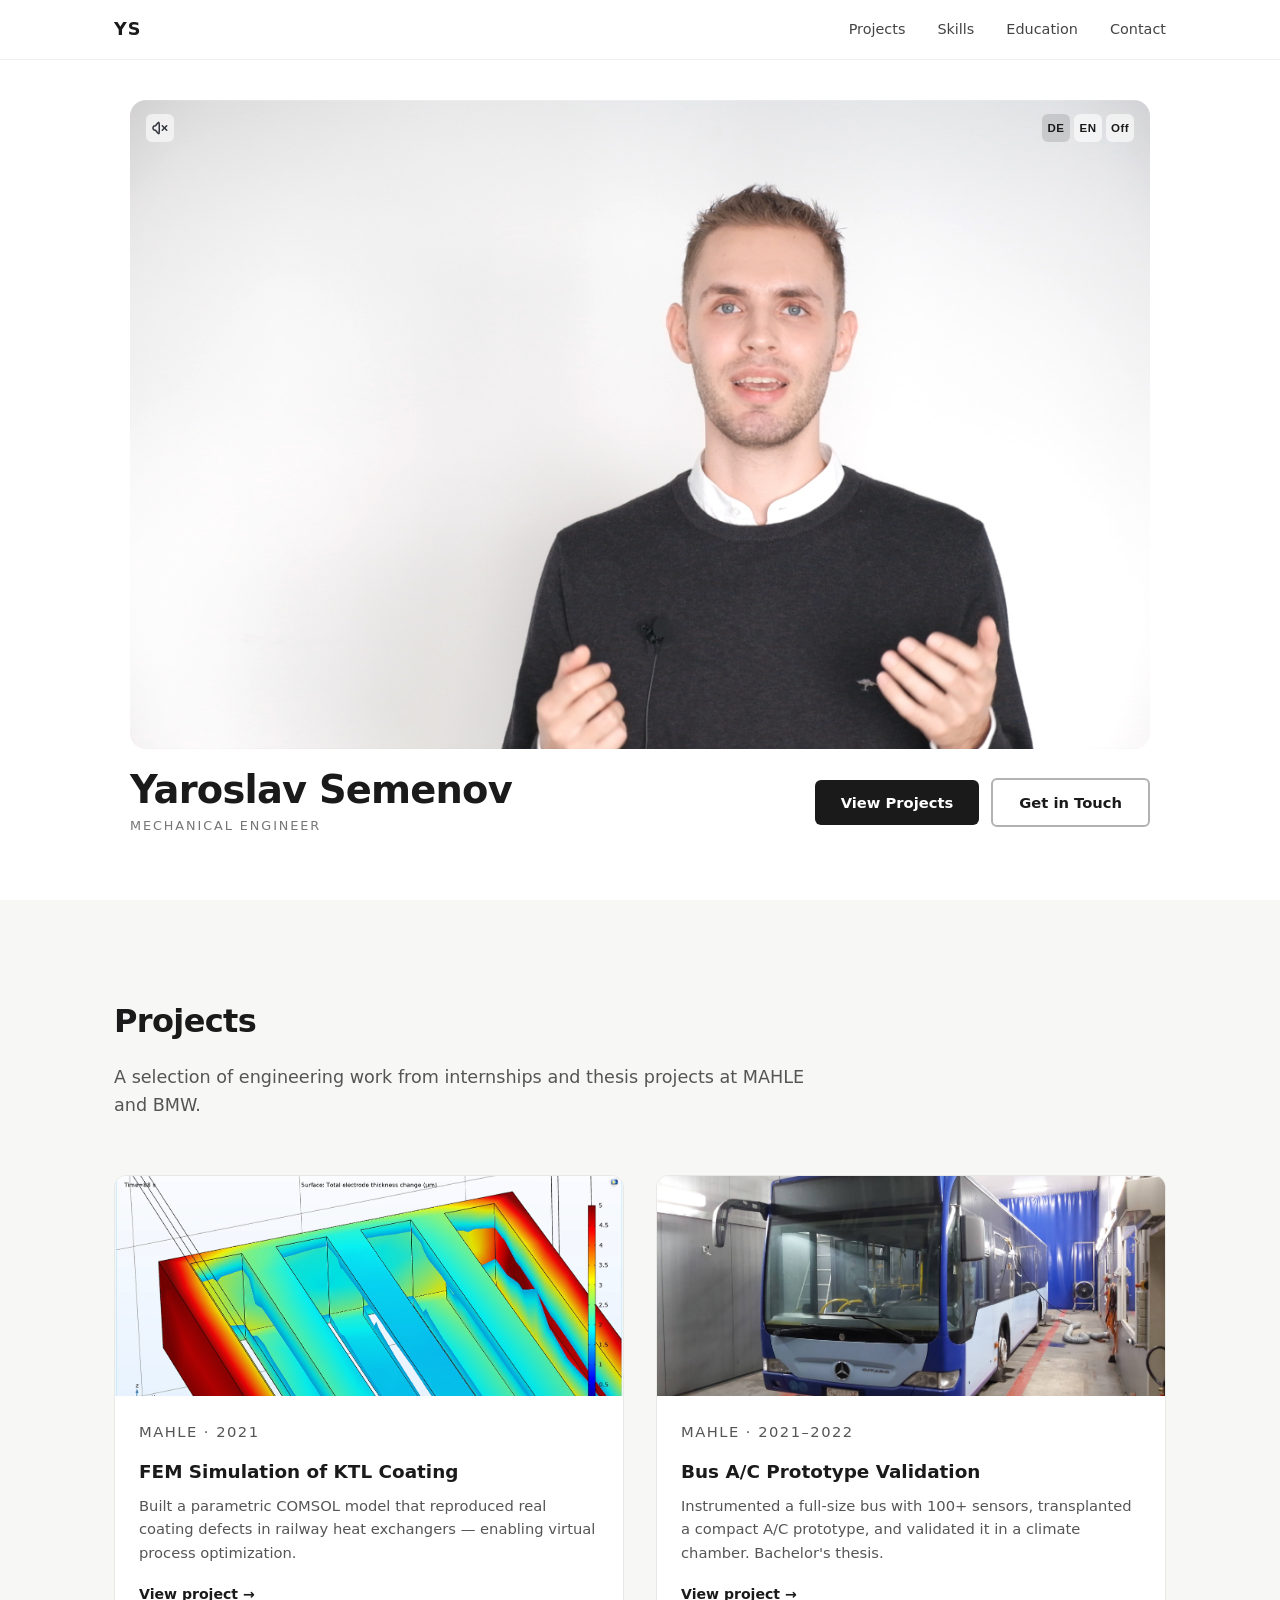
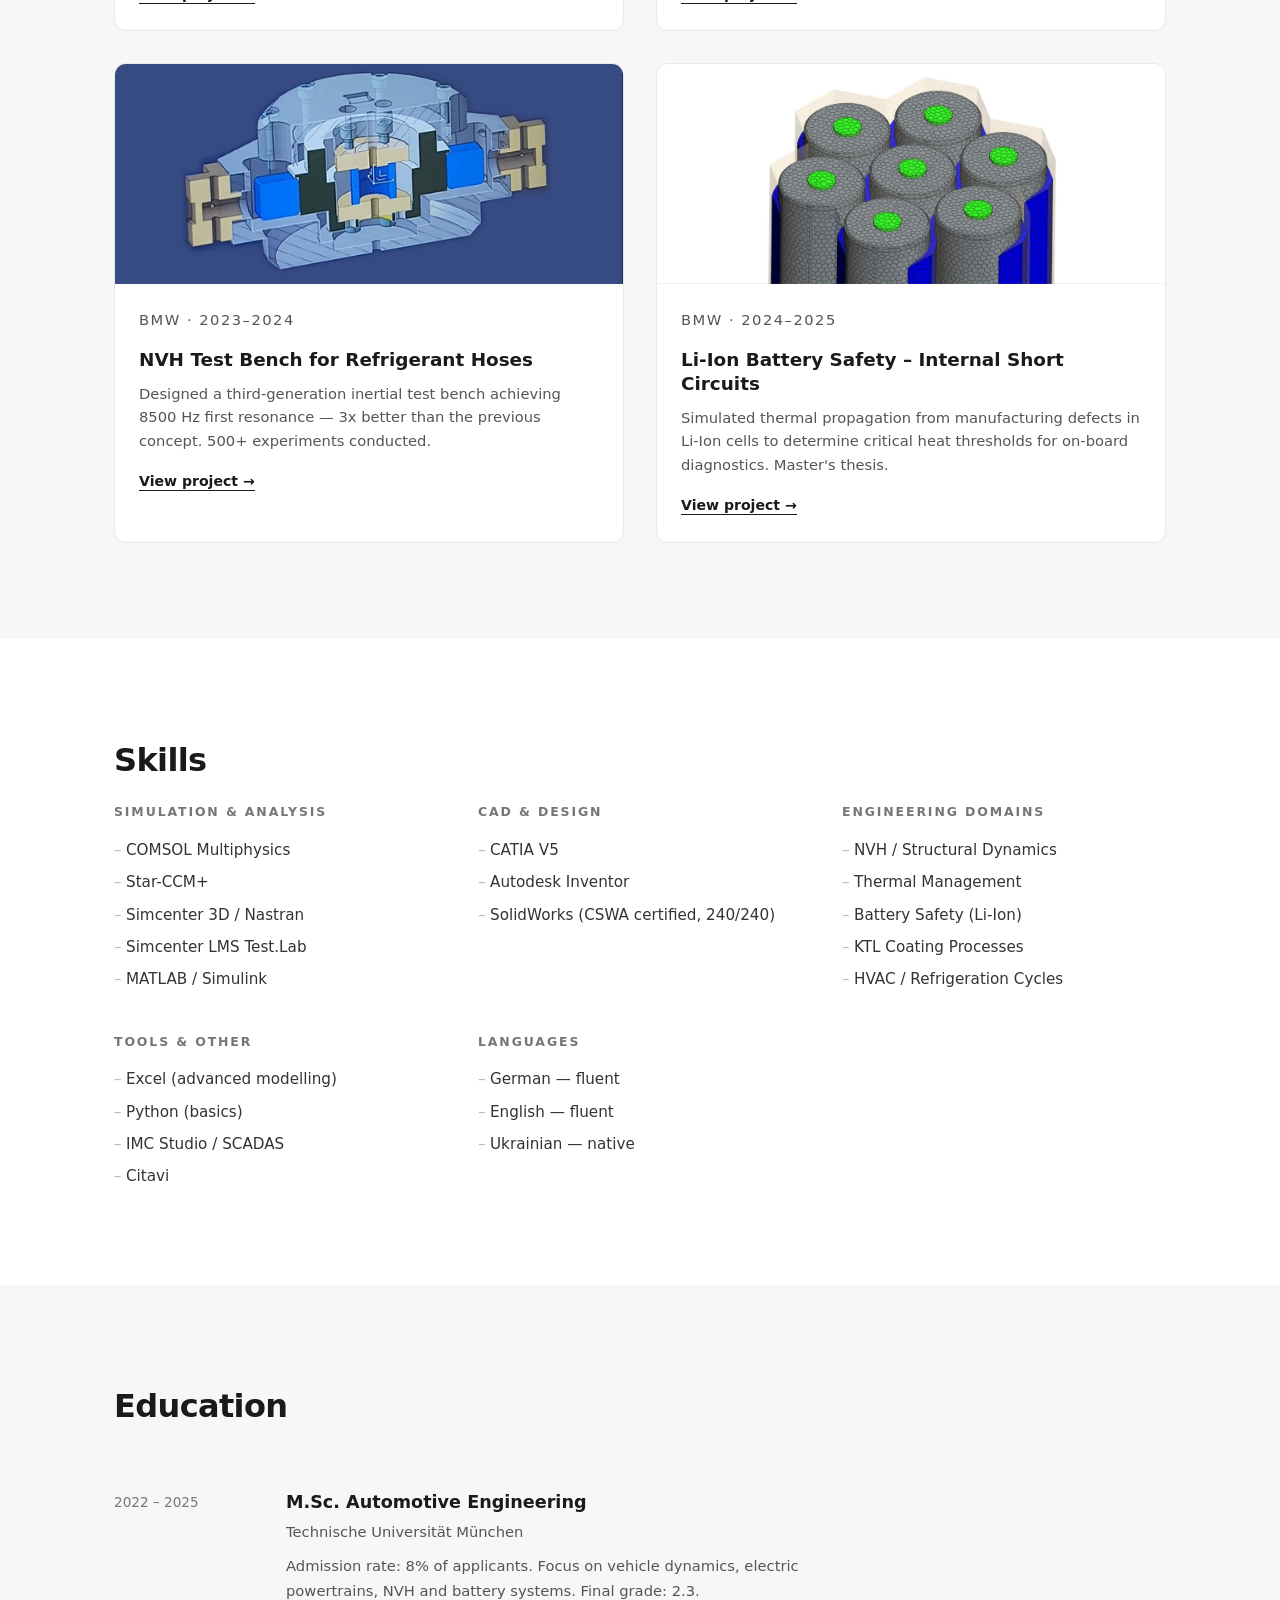
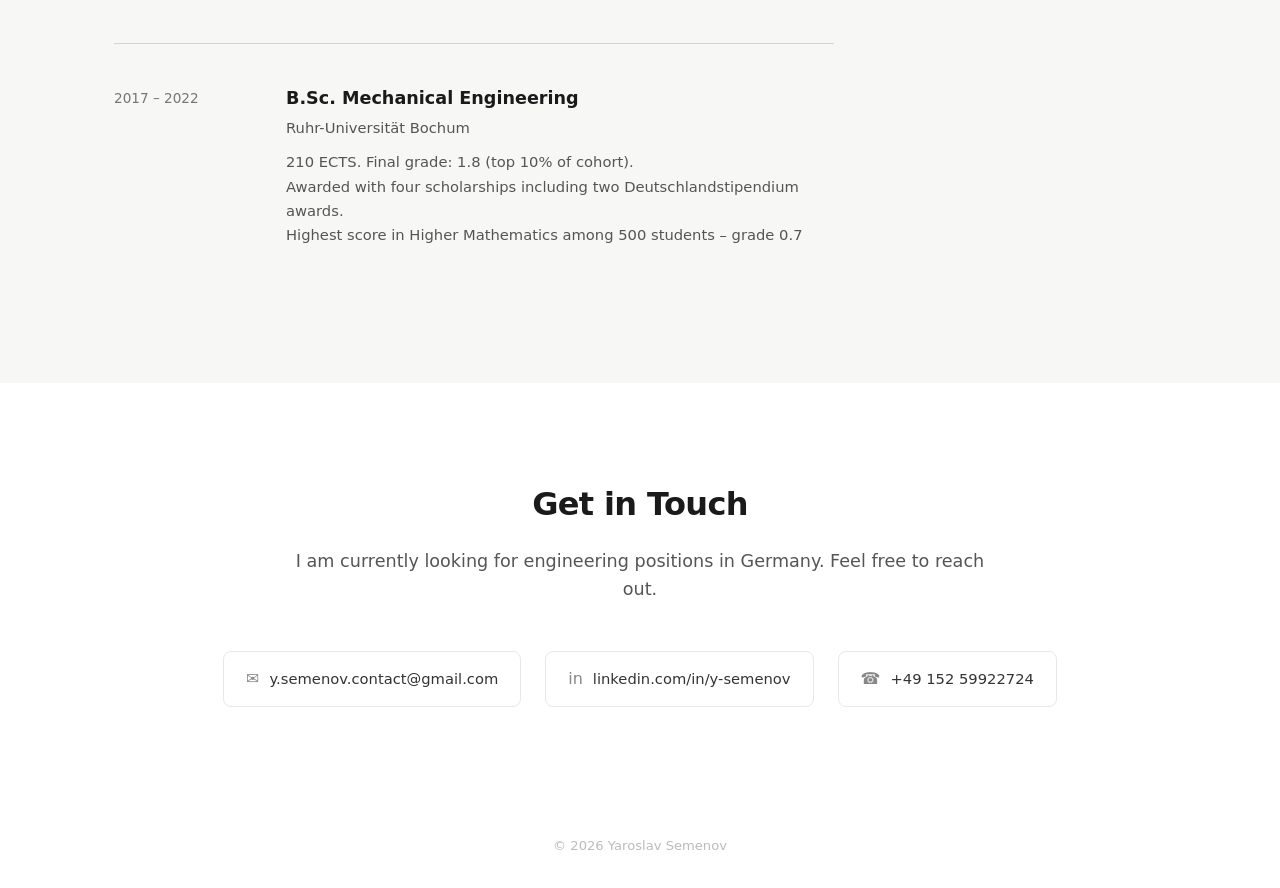
==== commit 4aed683d: "20260409 2358" ====
--- a/index.html
+++ b/index.html
@@ -328,7 +328,7 @@
             <h3>NVH Test Bench for Refrigerant Hoses</h3>
             <p>
               Designed a third-generation inertial test bench 
-              achieving 8500 Hz first resonance — 3× better than 
+              achieving 8500 Hz first resonance — 3x better than 
               the previous concept. 500+ experiments conducted.
             </p>
             <span class="project-card-link">View project →</span>
--- a/style.css
+++ b/style.css
@@ -986,6 +986,10 @@
     padding: 0 20px;
   }
 
+  .project-detail-nav {
+    padding: 0 20px;
+  }
+
   .nav-links {
     gap: 20px;
   }
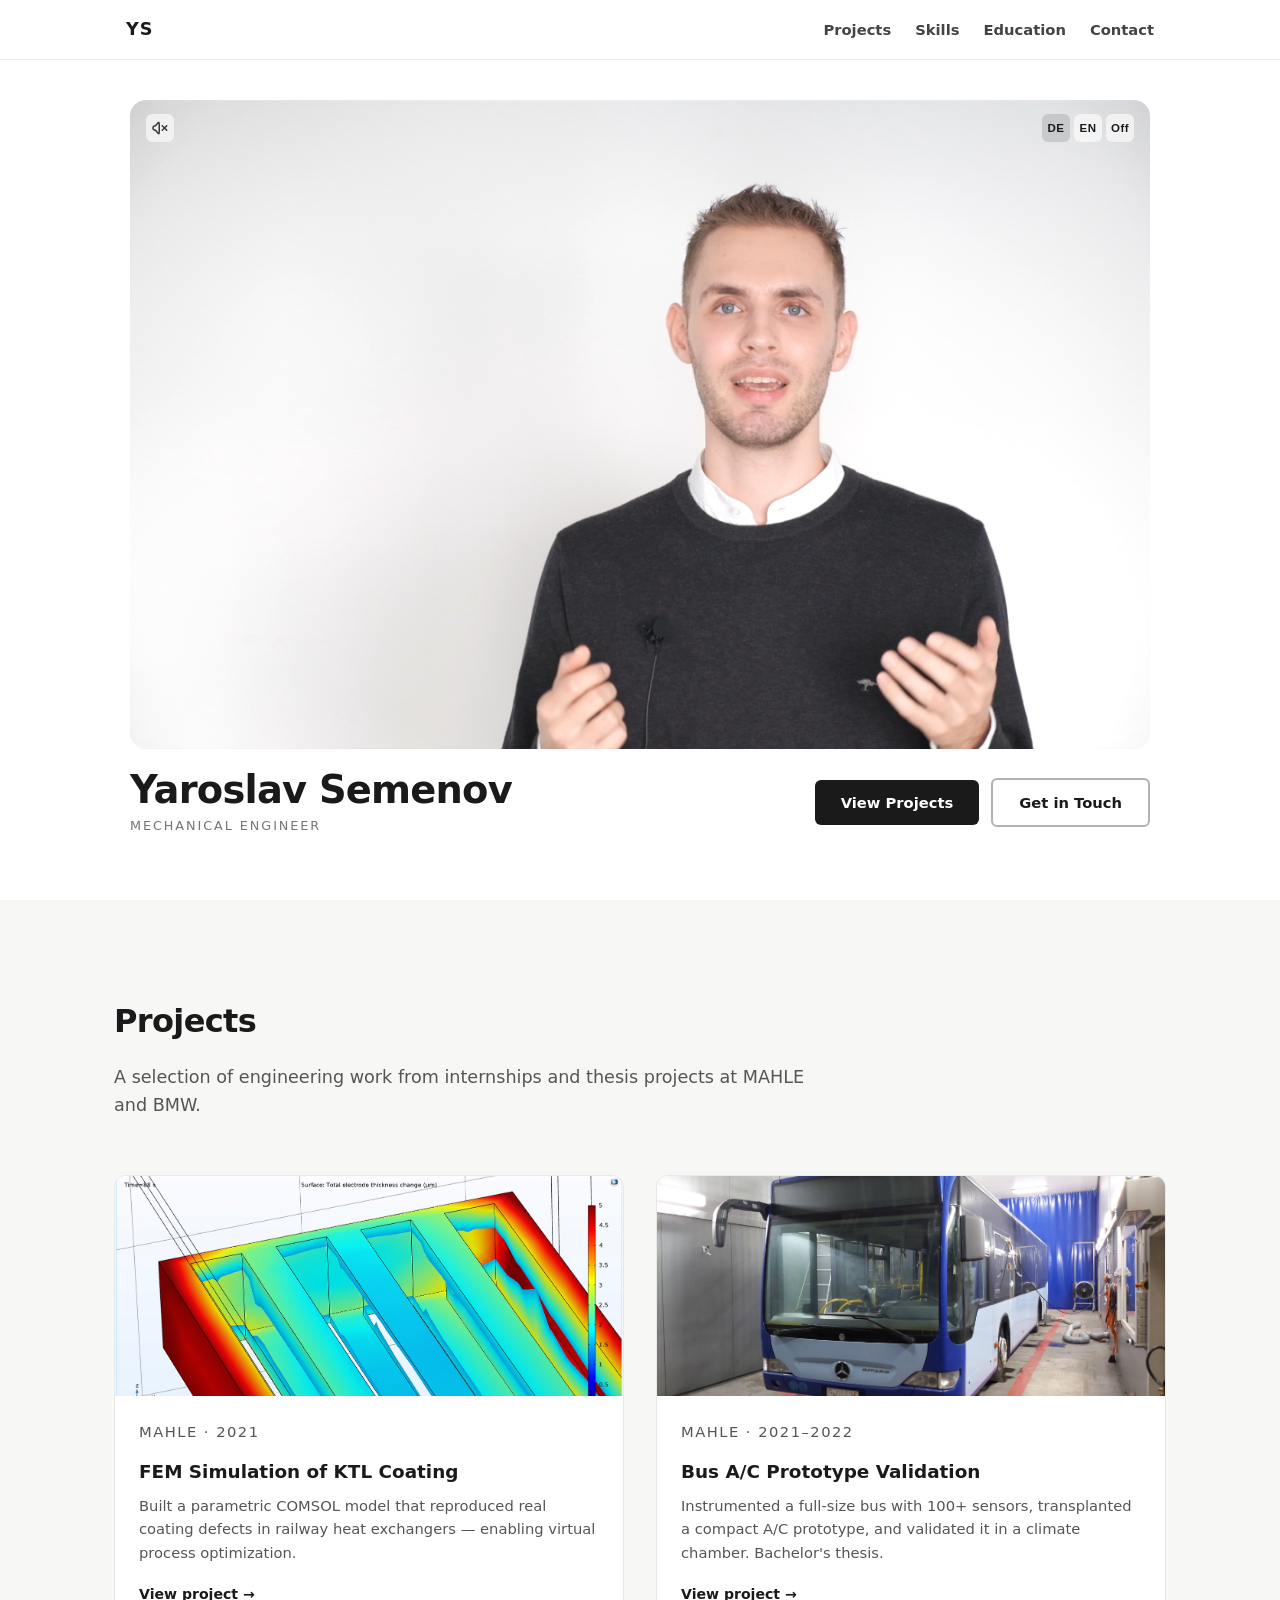
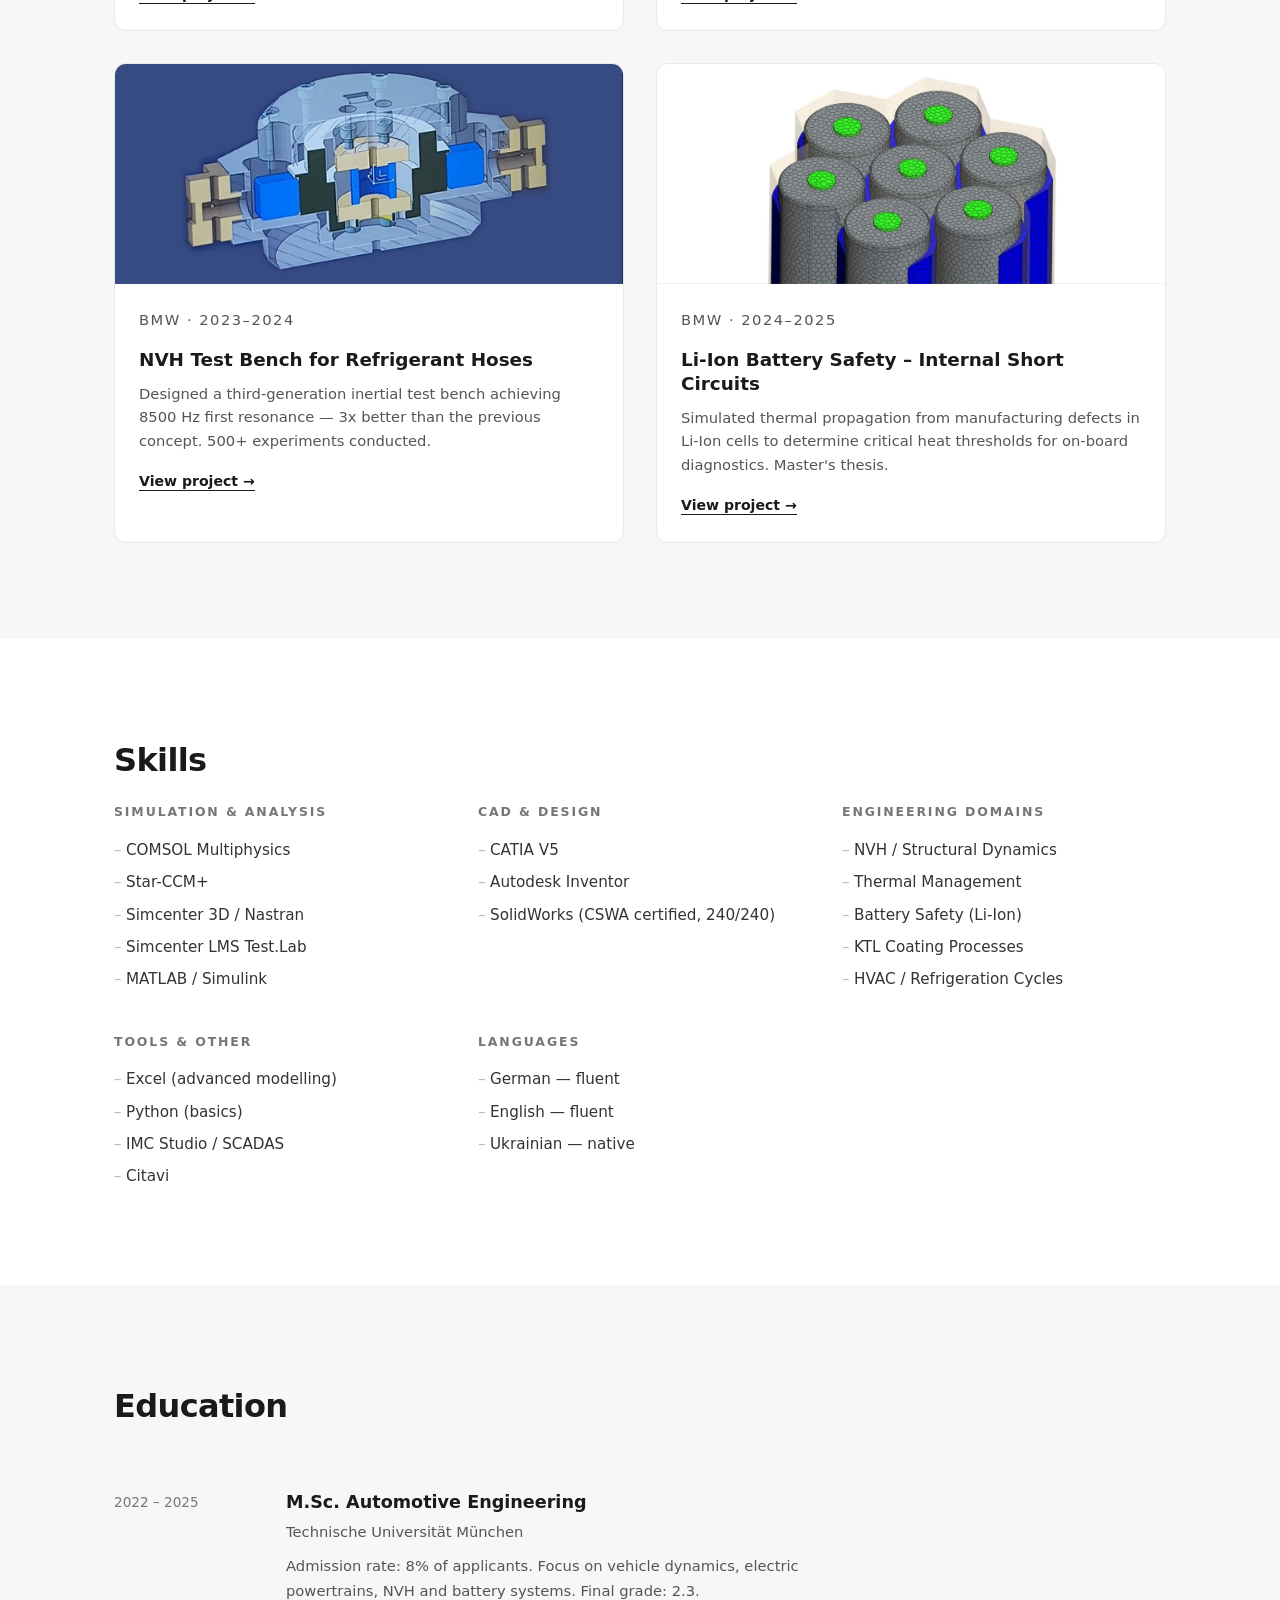
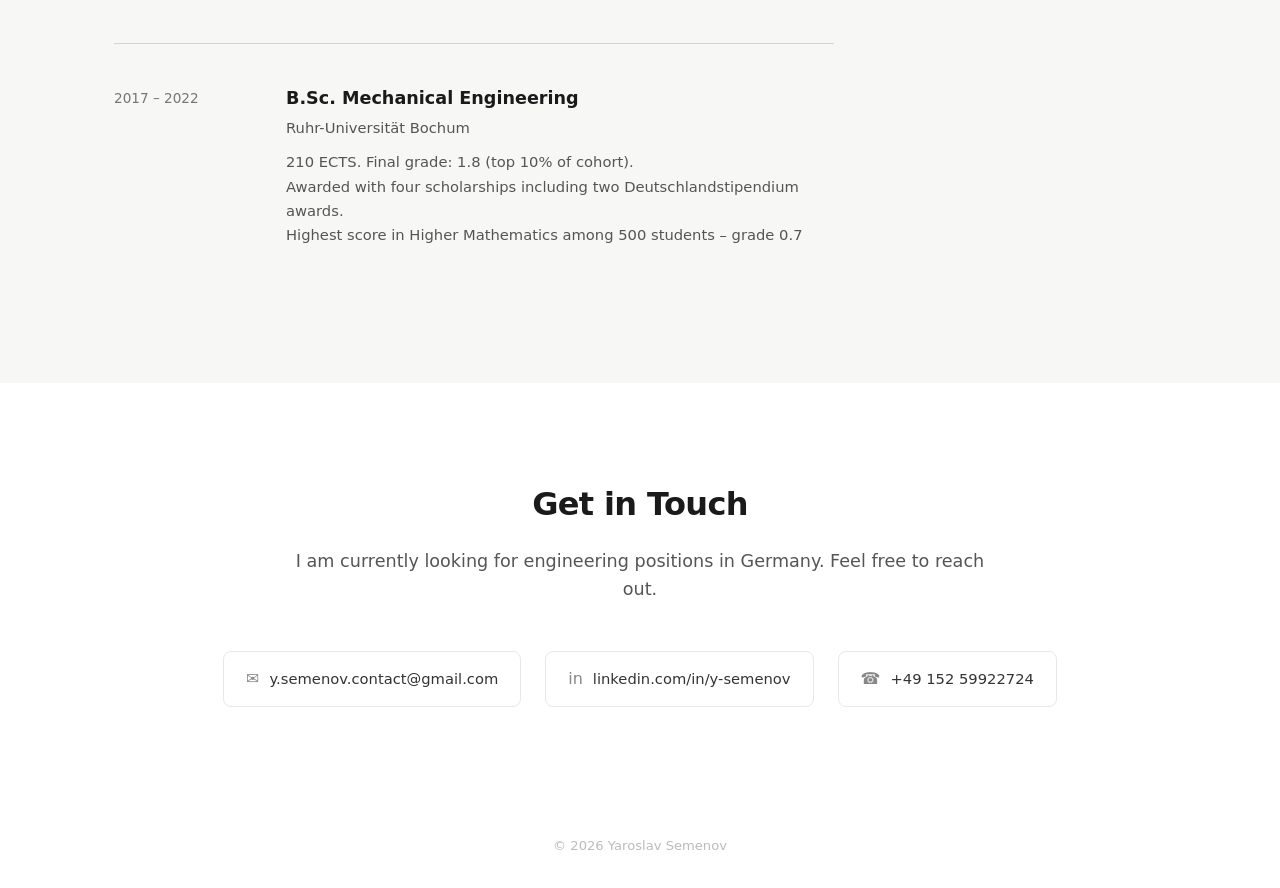
==== commit a58bb36b: "20260415 2202" ====
--- a/index.html
+++ b/index.html
@@ -1,6 +1,14 @@
 <!DOCTYPE html>
 <html lang="en">
 <head>
+  <!-- Google Tag Manager -->
+  <script>(function(w,d,s,l,i){w[l]=w[l]||[];w[l].push({'gtm.start':
+  new Date().getTime(),event:'gtm.js'});var f=d.getElementsByTagName(s)[0],
+  j=d.createElement(s),dl=l!='dataLayer'?'&l='+l:'';j.async=true;j.src=
+  'https://www.googletagmanager.com/gtm.js?id='+i+dl;f.parentNode.insertBefore(j,f);
+  })(window,document,'script','dataLayer','GTM-KRX925MB');</script>
+  <!-- End Google Tag Manager -->
+
   <meta charset="UTF-8">
   <meta name="viewport" content="width=device-width, initial-scale=1.0">
   <title>Yaroslav Semenov – Mechanical Engineer</title>
@@ -11,7 +19,7 @@
   <meta property="og:url" content="https://y-semenov.com/">
   <meta property="og:title" content="Yaroslav Semenov – Mechanical Engineer">
   <meta property="og:description" content="Portfolio of Yaroslav Semenov — mechanical engineer with M.Sc. from TU Munich and hands-on project experience at MAHLE and BMW in simulation, NVH, thermal management and battery safety.">
-  <meta property="og:image" content="https://y-semenov.com/media/OpenGraph Index.jpg">
+  <meta property="og:image" content="https://y-semenov.com/media/og/index.jpg">
   <meta property="og:site_name" content="Yaroslav Semenov">
   <meta property="og:locale" content="en_GB">
 
@@ -19,7 +27,7 @@
   <meta name="twitter:card" content="summary_large_image">
   <meta name="twitter:title" content="Yaroslav Semenov – Mechanical Engineer">
   <meta name="twitter:description" content="Portfolio of Yaroslav Semenov — mechanical engineer with M.Sc. from TU Munich and hands-on project experience at MAHLE and BMW in simulation, NVH, thermal management and battery safety.">
-  <meta name="twitter:image" content="https://y-semenov.com/media/OpenGraph Index.jpg">
+  <meta name="twitter:image" content="https://y-semenov.com/media/og/index.jpg">
 
   <link rel="preconnect" href="https://fonts.googleapis.com">
   <link rel="preconnect" href="https://fonts.gstatic.com" crossorigin>
@@ -27,6 +35,11 @@
   <link rel="stylesheet" href="style.css">
 </head>
 <body>
+  
+  <!-- Google Tag Manager (noscript) -->
+  <noscript><iframe src="https://www.googletagmanager.com/ns.html?id=GTM-KRX925MB"
+  height="0" width="0" style="display:none;visibility:hidden"></iframe></noscript>
+  <!-- End Google Tag Manager (noscript) -->
 
   <!-- ========== NAVIGATION ========== -->
   <nav class="navbar">
@@ -45,22 +58,22 @@
       <video
         id="hero-video"
         class="hero-video-player"
-        poster="media/VideoPitchStatic.jpg"
+        poster="media/hero/pitch-static.jpg"
         preload="metadata"
         muted
         autoplay
         playsinline>
-        <source src="media/VideoPitch.webm" type="video/webm">
+        <source src="media/hero/pitch.webm" type="video/webm">
       </video>
       <div class="subtitle-overlay" hidden></div>
       <div class="video-logos">
-        <img class="vlogo vlogo-tum"   src="media/logo TUM.png"   alt="TUM">
-        <img class="vlogo vlogo-bmw"   src="media/logo BMW.png"   alt="BMW Group">
-        <img class="vlogo vlogo-mahle" src="media/logo MAHLE.png" alt="MAHLE">
+        <img class="vlogo vlogo-tum"   src="media/logos/logo-tum.png"   alt="TUM">
+        <img class="vlogo vlogo-bmw"   src="media/logos/logo-bmw.png"   alt="BMW Group">
+        <img class="vlogo vlogo-mahle" src="media/logos/logo-mahle.png" alt="MAHLE">
       </div>
       <div class="video-hud">
         <button class="video-hud-lang" id="mute-btn">
-          <img src="media/sound-mute.svg" alt="Unmute" id="mute-icon" width="18" height="18">
+          <img src="media/ui/sound-mute.svg" alt="Unmute" id="mute-icon" width="18" height="18">
         </button>
         <div class="video-hud-langs">
           <button class="video-hud-lang active" data-lang="de">DE</button>
@@ -99,8 +112,8 @@
       video.appendChild(t);
     }
 
-    addTrack('media/DE captions.vtt', 'de', 'Deutsch');
-    addTrack('media/EN captions.vtt', 'en', 'English');
+    addTrack('media/hero/captions-de.vtt', 'de', 'Deutsch');
+    addTrack('media/hero/captions-en.vtt', 'en', 'English');
 
     let activeTrack = null;
 
@@ -179,7 +192,7 @@
     const muteIcon = document.getElementById('mute-icon');
     muteBtn.addEventListener('click', () => {
       video.muted = !video.muted;
-      muteIcon.src = video.muted ? 'media/sound-mute.svg' : 'media/sound-on.svg';
+      muteIcon.src = video.muted ? 'media/ui/sound-mute.svg' : 'media/ui/sound-on.svg';
       muteIcon.alt = video.muted ? 'Unmute' : 'Mute';
     });
 
@@ -283,10 +296,10 @@
       <div class="projects-grid">
 
         <!-- Project 1 -->
-        <a href="projects/ktl.html" class="project-card">
+        <a href="projects/ktl/" class="project-card">
           <div class="project-card-image">
-            <video loop muted playsinline poster="media/KTL asdv.png">
-              <source src="media/KTL Preview.mp4" type="video/mp4">
+            <video loop muted playsinline poster="media/projects/ktl/preview-thumbnail.png">
+              <source src="media/projects/ktl/preview.mp4" type="video/mp4">
             </video>
           </div>
           <div class="project-card-body">
@@ -302,9 +315,9 @@
         </a>
 
         <!-- Project 2 -->
-        <a href="projects/bus.html" class="project-card">
+        <a href="projects/bus/" class="project-card">
           <div class="project-card-image">
-            <img src="media/bus climate chamber.jpg" alt="Bus / Climate Chamber">
+            <img src="media/projects/bus/climate-chamber.jpg" alt="Bus / Climate Chamber">
           </div>
           <div class="project-card-body">
             <p class="project-card-tag">MAHLE · 2021–2022</p>
@@ -319,9 +332,9 @@
         </a>
 
         <!-- Project 3 -->
-        <a href="projects/nvh.html" class="project-card">
+        <a href="projects/nvh/" class="project-card">
           <div class="project-card-image">
-            <img src="media/Test Bench CAD.jpg" alt="Test Bench CAD">
+            <img src="media/projects/nvh/test-bench-cad.jpg" alt="Test Bench CAD">
           </div>
           <div class="project-card-body">
             <p class="project-card-tag">BMW · 2023–2024</p>
@@ -336,9 +349,9 @@
         </a>
 
         <!-- Project 4 -->
-        <a href="projects/battery.html" class="project-card">
+        <a href="projects/battery/" class="project-card">
           <div class="project-card-image">
-            <img src="media/Battery Preview.jpg" alt="Battery Model">
+            <img src="media/projects/battery/preview.jpg" alt="Battery Model">
           </div>
           <div class="project-card-body">
             <p class="project-card-tag">BMW · 2024–2025</p>
@@ -356,8 +369,8 @@
          <!--
         <a href="projects/roboter.html" class="project-card">
           <div class="project-card-image">
-            <video loop muted playsinline poster="media/Robot preview static.jpg">
-              <source src="media/Robot video.mp4" type="video/mp4">
+            <video loop muted playsinline poster="media/projects/roboter/preview-static.jpg">
+              <source src="media/projects/roboter/video.mp4" type="video/mp4">
             </video>
           </div>
           <div class="project-card-body">
--- a/style.css
+++ b/style.css
@@ -105,25 +105,42 @@
 }
 
 .nav-logo {
+  display: inline-flex;
+  align-items: center;
+  height: 34px;
+  padding: 0 12px;
   font-weight: 700;
   font-size: 1.1rem;
   letter-spacing: 1px;
   color: #1a1a1a;
+  border-radius: 4px;
+  transition: background-color 0.2s;
+}
+
+.nav-logo:hover {
+  background-color: rgba(0, 0, 0, 0.05);
 }
 
 .nav-links {
   display: flex;
-  gap: 32px;
+  gap: 0px;
 }
 
 .nav-links a {
-  font-size: 0.9rem;
+  display: inline-flex;
+  align-items: center;
+  height: 34px;
+  padding: 0 12px;
+  font-size: 0.92rem;
+  font-weight: 600;
   color: #444;
+  border-radius: 4px;
   transition: color 0.2s;
 }
 
 .nav-links a:hover {
   color: #1a1a1a;
+  background-color: rgba(0, 0, 0, 0.05);
 }
 
 /* =========================================
@@ -651,13 +668,20 @@
 }
 
 .project-detail-nav a {
-  font-size: 0.88rem;
-  color: #555;
+  display: inline-flex;
+  align-items: center;
+  height: 34px;
+  padding: 0 12px;
+  font-size: 0.9rem;
+  font-weight: 600;
+  color: #444;
+  border-radius: 4px;
   transition: color 0.2s;
 }
 
 .project-detail-nav a:hover {
   color: #1a1a1a;
+  background-color: rgba(0, 0, 0, 0.05);
 }
 
 .project-detail-nav .nav-logo {
@@ -990,9 +1014,6 @@
     padding: 0 20px;
   }
 
-  .nav-links {
-    gap: 20px;
-  }
 
   .section {
     padding: 64px 0;
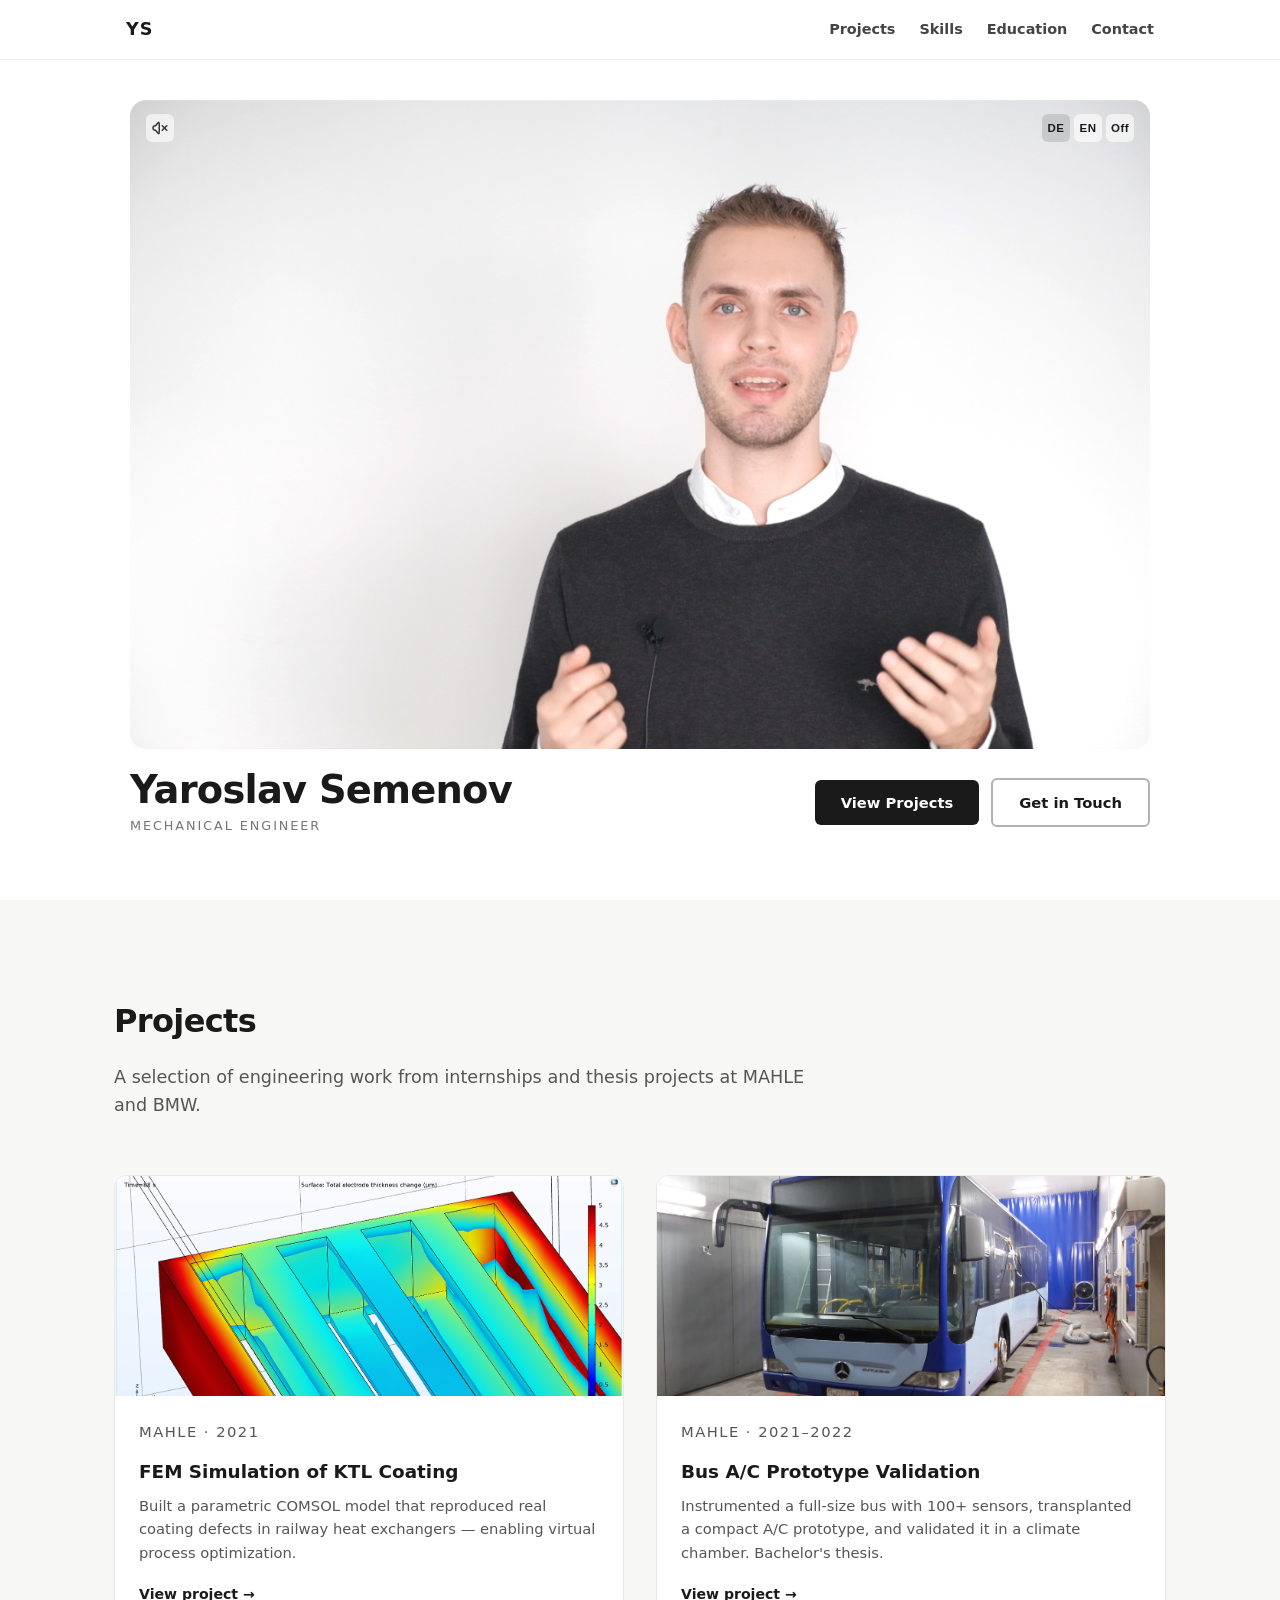
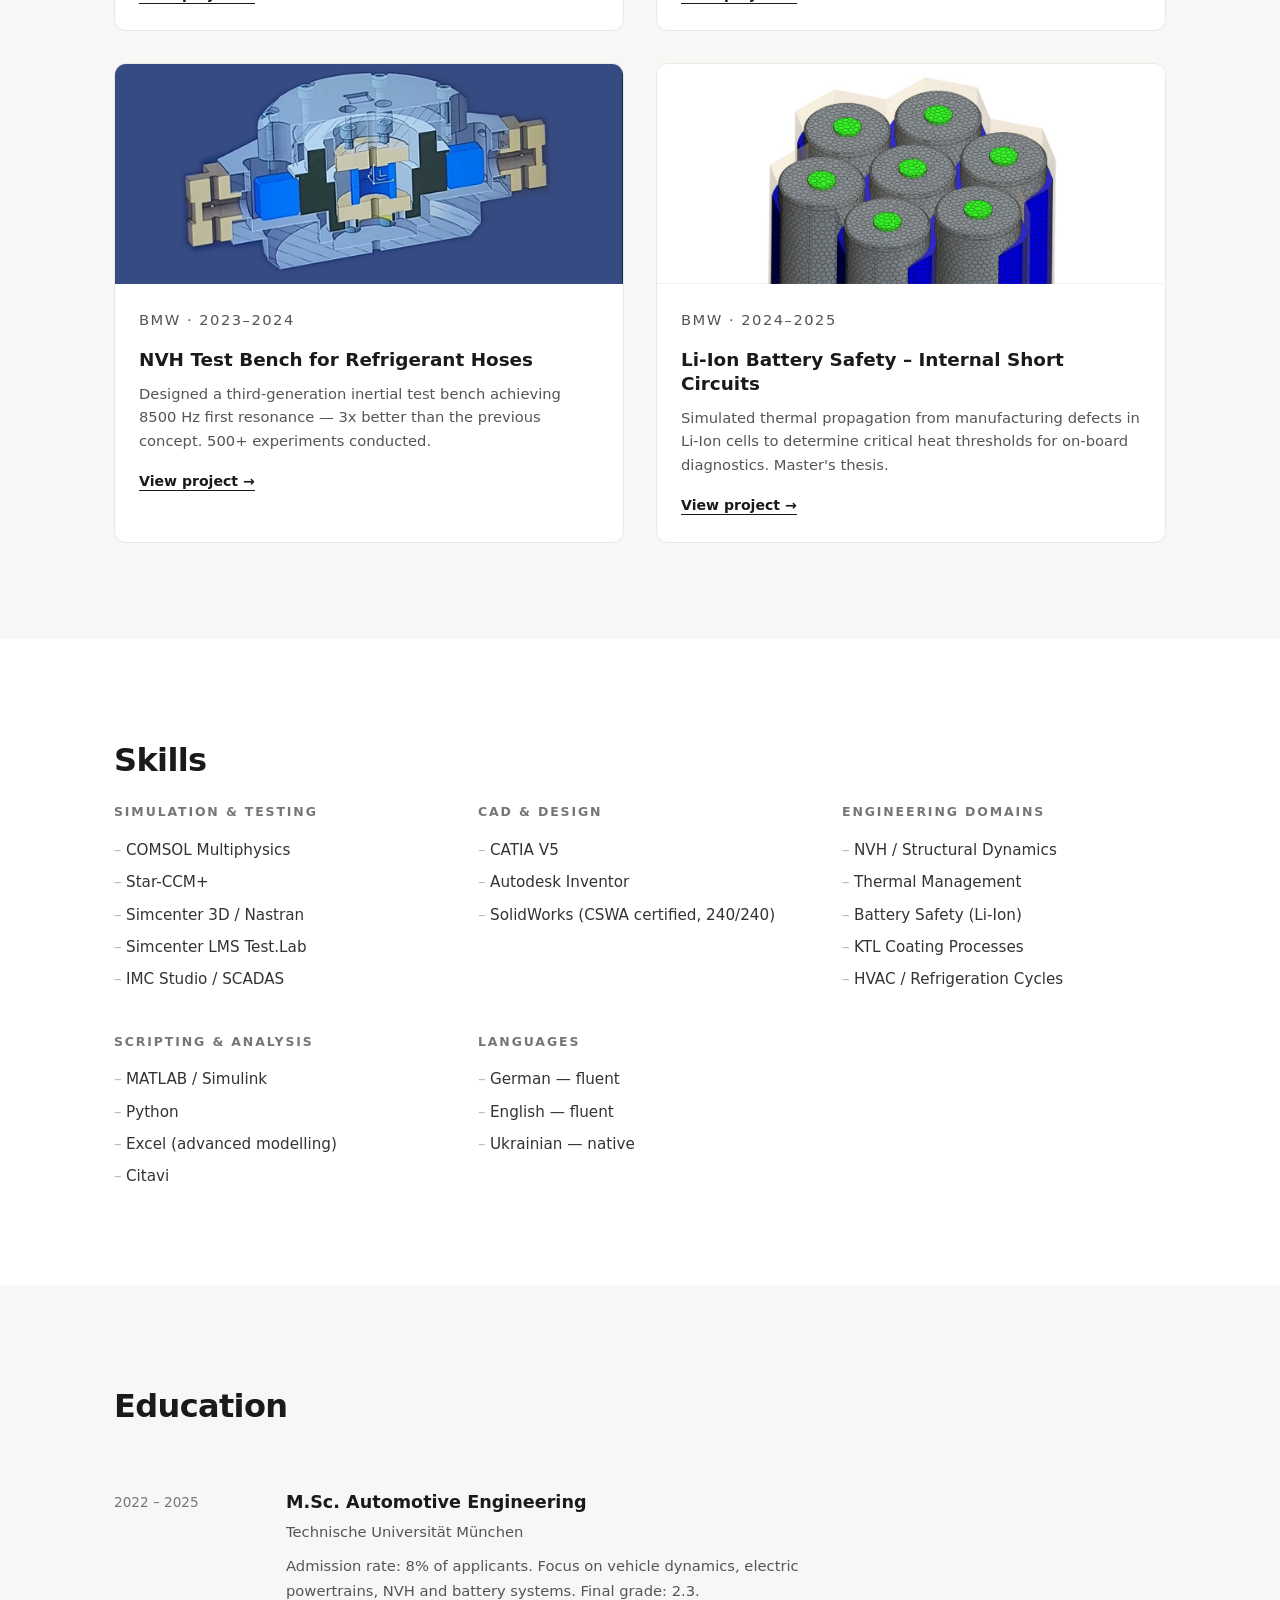
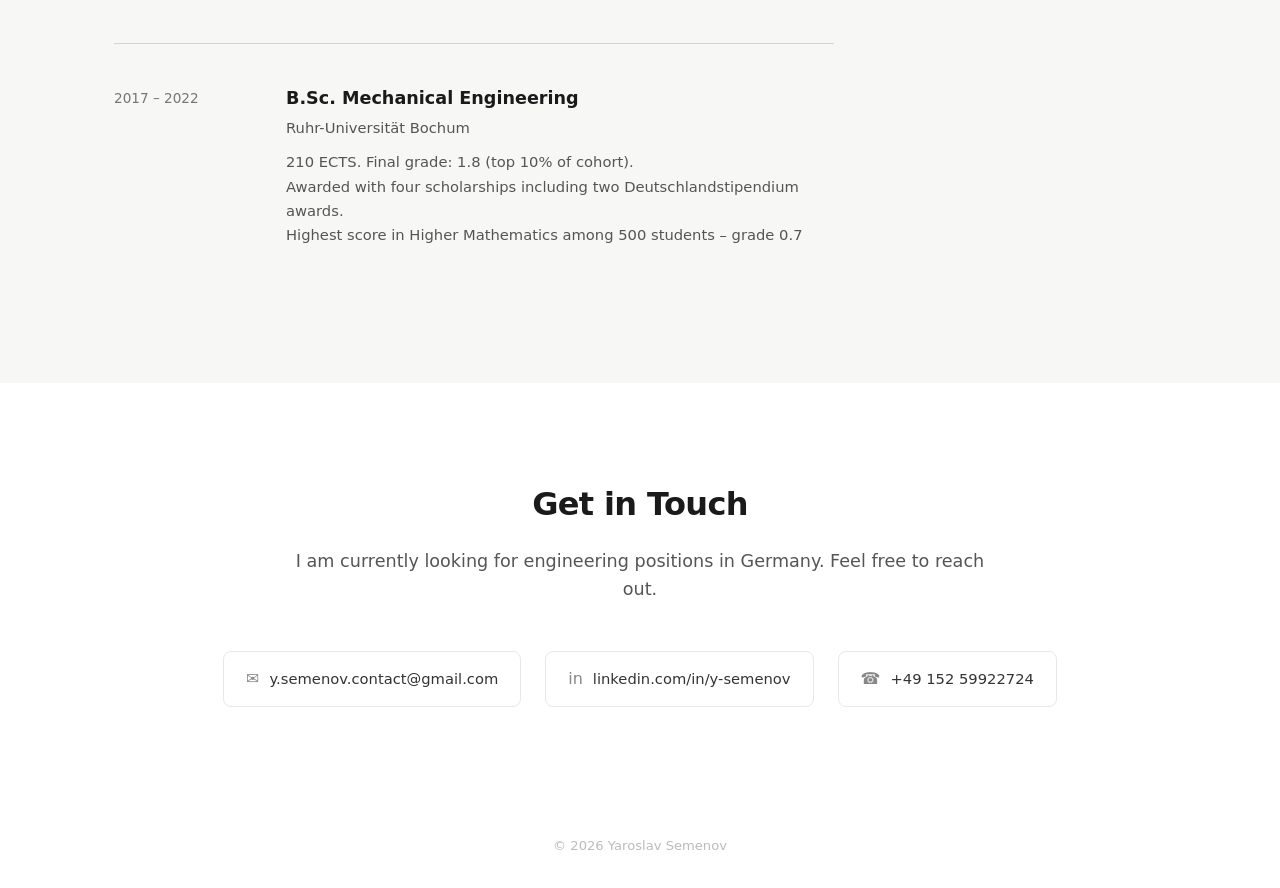
==== commit ee47661c: "20260415 2236" ====
--- a/index.html
+++ b/index.html
@@ -401,13 +401,13 @@
       <div class="skills-grid">
 
         <div class="skill-group">
-          <h3>Simulation & Analysis</h3>
+          <h3>Simulation & Testing</h3>
           <ul>
             <li>COMSOL Multiphysics</li>
             <li>Star-CCM+</li>
             <li>Simcenter 3D / Nastran</li>
             <li>Simcenter LMS Test.Lab</li>
-            <li>MATLAB / Simulink</li>
+            <li>IMC Studio / SCADAS</li>
           </ul>
         </div>
 
@@ -432,11 +432,11 @@
         </div>
 
         <div class="skill-group">
-          <h3>Tools & Other</h3>
+          <h3>Scripting & Analysis</h3>
           <ul>
+            <li>MATLAB / Simulink</li>
+            <li>Python</li>
             <li>Excel (advanced modelling)</li>
-            <li>Python (basics)</li>
-            <li>IMC Studio / SCADAS</li>
             <li>Citavi</li>
           </ul>
         </div>
--- a/style.css
+++ b/style.css
@@ -131,7 +131,7 @@
   align-items: center;
   height: 34px;
   padding: 0 12px;
-  font-size: 0.92rem;
+  font-size: 0.9rem;
   font-weight: 600;
   color: #444;
   border-radius: 4px;
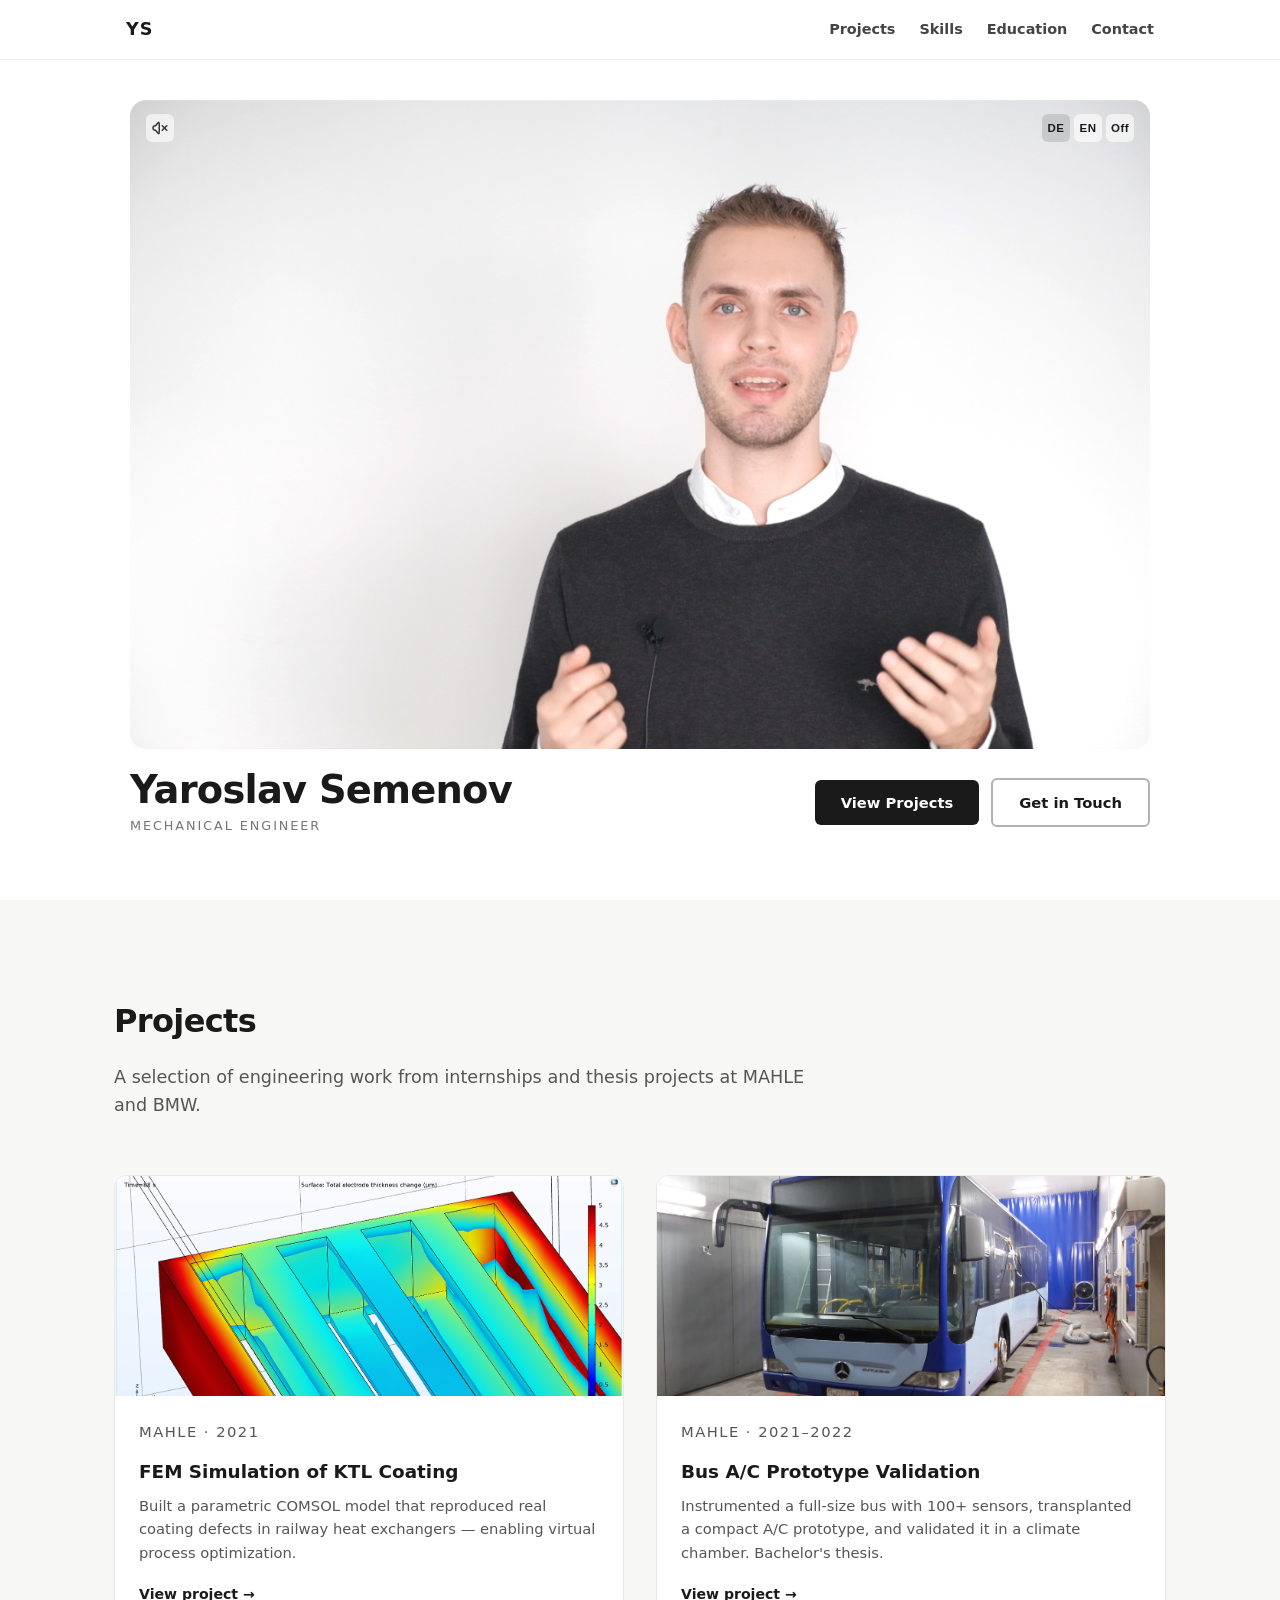
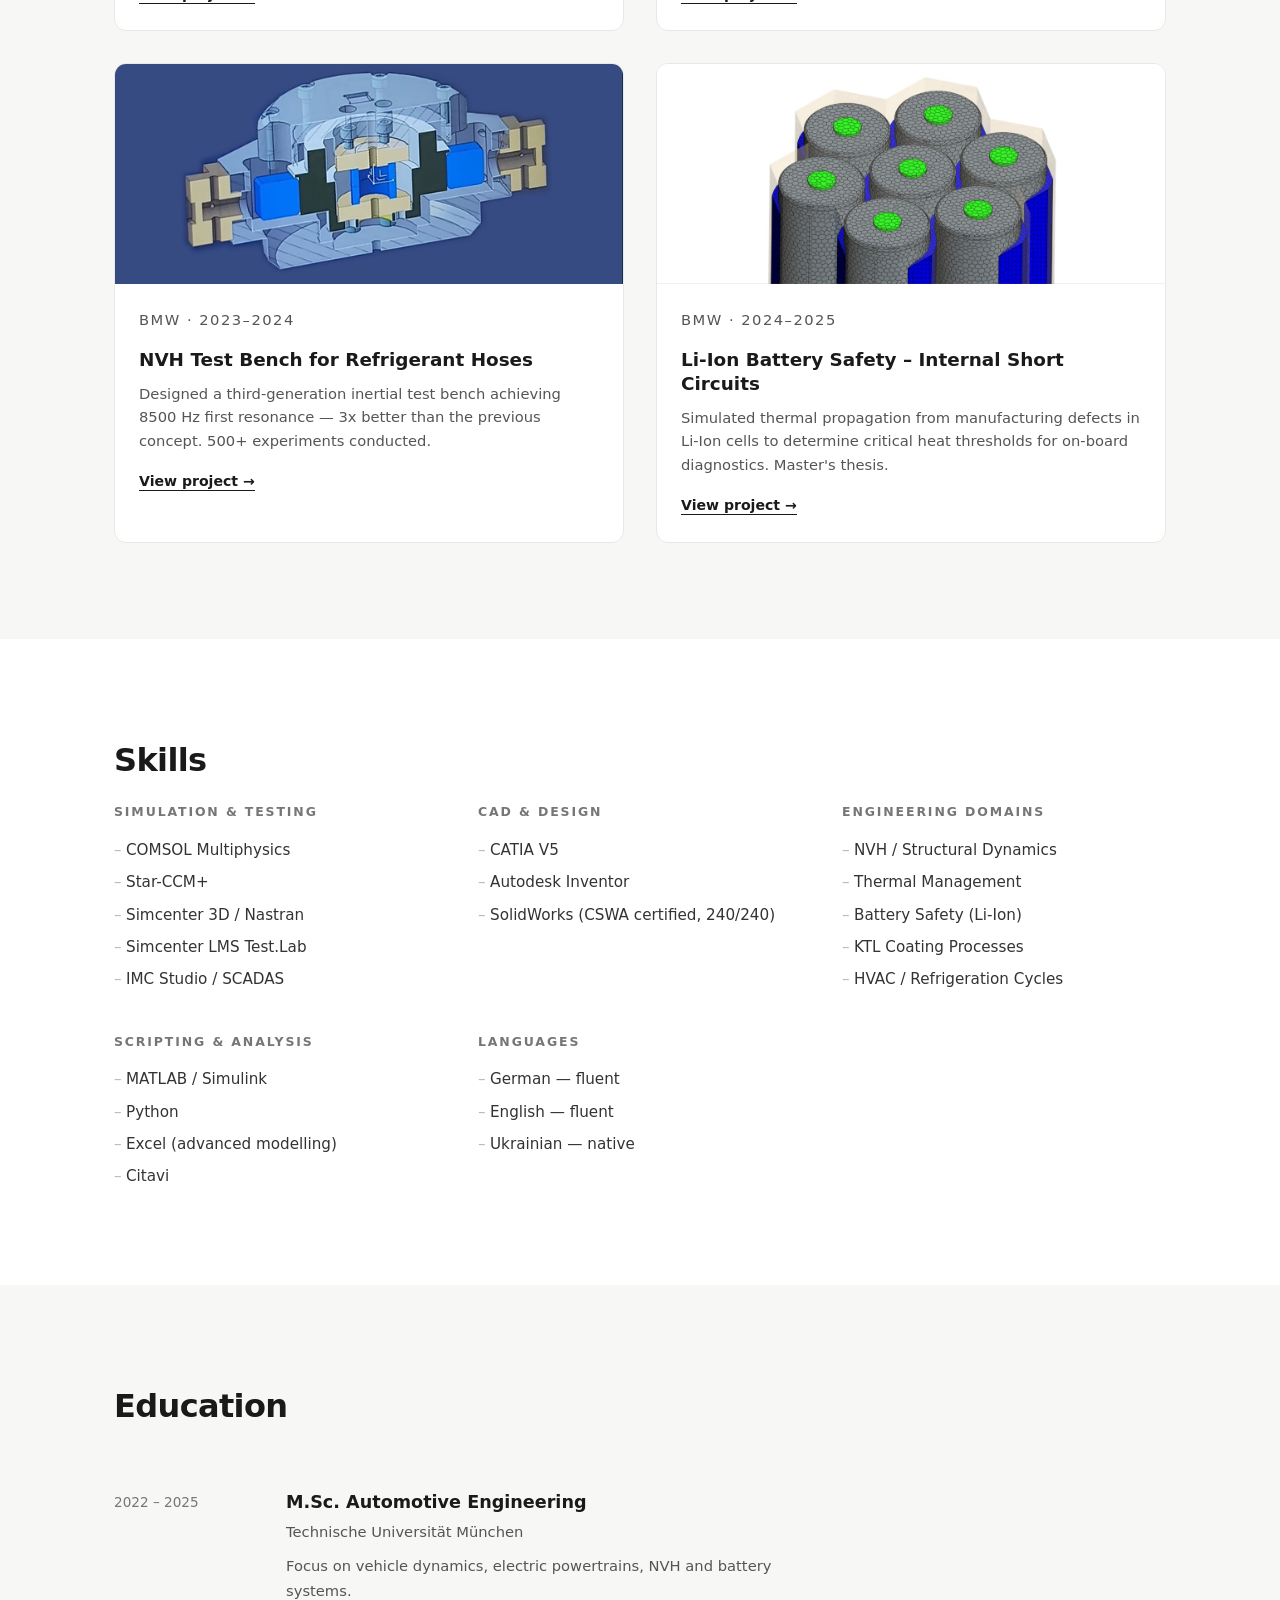
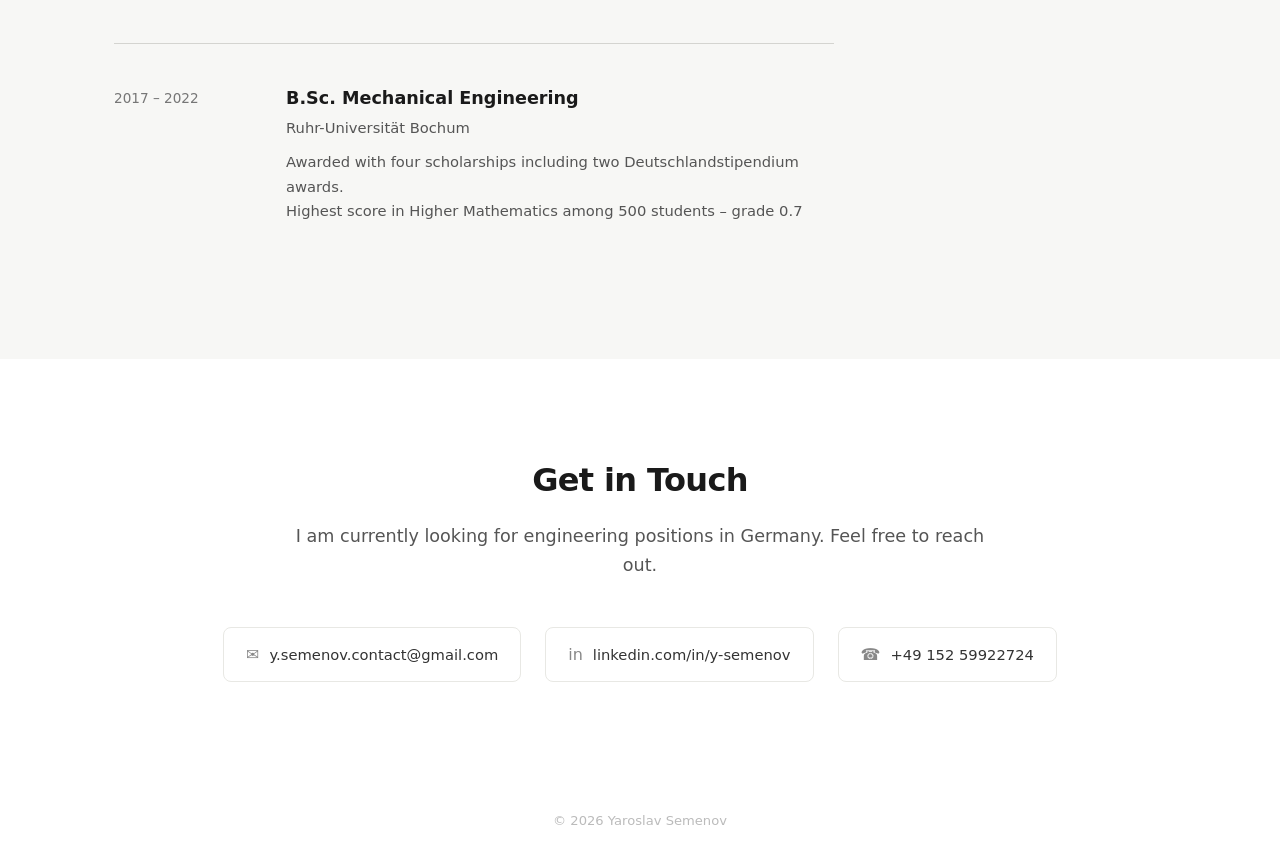
==== commit 31a6f5fd: "20260508 removed grades" ====
--- a/index.html
+++ b/index.html
@@ -469,10 +469,8 @@
               Technische Universität München
             </p>
             <p>
-              Admission rate: 8% of applicants.
               Focus on vehicle dynamics, electric powertrains, 
-              NVH and battery systems. 
-              Final grade: 2.3.
+              NVH and battery systems.
             </p>
           </div>
         </div>
@@ -485,7 +483,6 @@
               Ruhr-Universität Bochum
             </p>
             <p>
-              210 ECTS. Final grade: 1.8 (top 10% of cohort).<br>
               Awarded with four scholarships including two Deutschlandstipendium awards.<br>
               Highest score in Higher Mathematics among 500 students – grade 0.7
             </p>
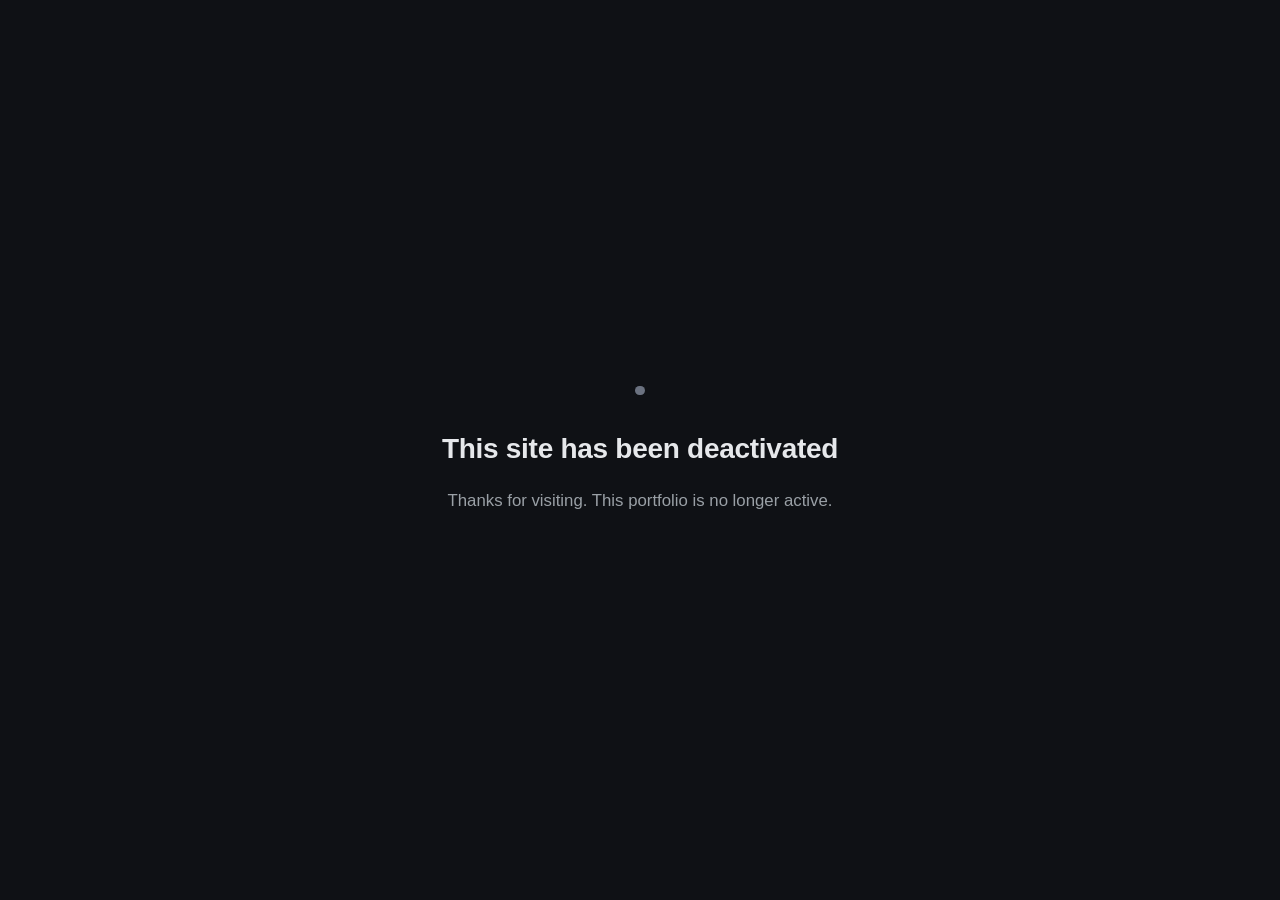
==== commit 302d9a78: "Deactivate site: replace portfolio with placeholder Full site archived in branch 'site-archive' and " ====
--- a/index.html
+++ b/index.html
@@ -1,539 +1,52 @@
 <!DOCTYPE html>
 <html lang="en">
 <head>
-  <!-- Google Tag Manager -->
-  <script>(function(w,d,s,l,i){w[l]=w[l]||[];w[l].push({'gtm.start':
-  new Date().getTime(),event:'gtm.js'});var f=d.getElementsByTagName(s)[0],
-  j=d.createElement(s),dl=l!='dataLayer'?'&l='+l:'';j.async=true;j.src=
-  'https://www.googletagmanager.com/gtm.js?id='+i+dl;f.parentNode.insertBefore(j,f);
-  })(window,document,'script','dataLayer','GTM-KRX925MB');</script>
-  <!-- End Google Tag Manager -->
-
   <meta charset="UTF-8">
   <meta name="viewport" content="width=device-width, initial-scale=1.0">
-  <title>Yaroslav Semenov – Mechanical Engineer</title>
-  <meta name="description" content="Portfolio of Yaroslav Semenov — mechanical engineer with M.Sc. from TU Munich and hands-on project experience at MAHLE and BMW in simulation, NVH, thermal management and battery safety.">
-
-  <!-- Open Graph / LinkedIn / WhatsApp -->
-  <meta property="og:type" content="website">
-  <meta property="og:url" content="https://y-semenov.com/">
-  <meta property="og:title" content="Yaroslav Semenov – Mechanical Engineer">
-  <meta property="og:description" content="Portfolio of Yaroslav Semenov — mechanical engineer with M.Sc. from TU Munich and hands-on project experience at MAHLE and BMW in simulation, NVH, thermal management and battery safety.">
-  <meta property="og:image" content="https://y-semenov.com/media/og/index.jpg">
-  <meta property="og:site_name" content="Yaroslav Semenov">
-  <meta property="og:locale" content="en_GB">
-
-  <!-- Twitter Card -->
-  <meta name="twitter:card" content="summary_large_image">
-  <meta name="twitter:title" content="Yaroslav Semenov – Mechanical Engineer">
-  <meta name="twitter:description" content="Portfolio of Yaroslav Semenov — mechanical engineer with M.Sc. from TU Munich and hands-on project experience at MAHLE and BMW in simulation, NVH, thermal management and battery safety.">
-  <meta name="twitter:image" content="https://y-semenov.com/media/og/index.jpg">
-
-  <link rel="preconnect" href="https://fonts.googleapis.com">
-  <link rel="preconnect" href="https://fonts.gstatic.com" crossorigin>
-  <link rel="stylesheet" href="https://fonts.googleapis.com/css2?family=Inter:wght@400;500&display=swap">
-  <link rel="stylesheet" href="style.css">
+  <meta name="robots" content="noindex, nofollow">
+  <title>Site deactivated</title>
+  <style>
+    :root { color-scheme: light dark; }
+    * { margin: 0; padding: 0; box-sizing: border-box; }
+    html, body { height: 100%; }
+    body {
+      display: flex;
+      align-items: center;
+      justify-content: center;
+      min-height: 100vh;
+      padding: 2rem;
+      font-family: -apple-system, BlinkMacSystemFont, "Segoe UI", Roboto, Helvetica, Arial, sans-serif;
+      background: #0f1115;
+      color: #e6e8eb;
+      text-align: center;
+      line-height: 1.6;
+    }
+    .card { max-width: 32rem; }
+    h1 {
+      font-size: 1.75rem;
+      font-weight: 600;
+      margin-bottom: 1rem;
+      letter-spacing: -0.01em;
+    }
+    p {
+      font-size: 1.05rem;
+      color: #9aa0a6;
+    }
+    .dot {
+      display: inline-block;
+      width: 0.6rem;
+      height: 0.6rem;
+      border-radius: 50%;
+      background: #6b7280;
+      margin-bottom: 1.5rem;
+    }
+  </style>
 </head>
 <body>
-  
-  <!-- Google Tag Manager (noscript) -->
-  <noscript><iframe src="https://www.googletagmanager.com/ns.html?id=GTM-KRX925MB"
-  height="0" width="0" style="display:none;visibility:hidden"></iframe></noscript>
-  <!-- End Google Tag Manager (noscript) -->
-
-  <!-- ========== NAVIGATION ========== -->
-  <nav class="navbar">
-    <a href="index.html" class="nav-logo">YS</a>
-    <div class="nav-links">
-      <a href="#projects">Projects</a>
-      <a href="#skills">Skills</a>
-      <a href="#education">Education</a>
-      <a href="#contact">Contact</a>
-    </div>
-  </nav>
-
-  <!-- ========== HERO ========== -->
-  <section class="hero">
-    <div class="hero-video-wrap">
-      <video
-        id="hero-video"
-        class="hero-video-player"
-        poster="media/hero/pitch-static.jpg"
-        preload="metadata"
-        muted
-        autoplay
-        playsinline>
-        <source src="media/hero/pitch.webm" type="video/webm">
-      </video>
-      <div class="subtitle-overlay" hidden></div>
-      <div class="video-logos">
-        <img class="vlogo vlogo-tum"   src="media/logos/logo-tum.png"   alt="TUM">
-        <img class="vlogo vlogo-bmw"   src="media/logos/logo-bmw.png"   alt="BMW Group">
-        <img class="vlogo vlogo-mahle" src="media/logos/logo-mahle.png" alt="MAHLE">
-      </div>
-      <div class="video-hud">
-        <button class="video-hud-lang" id="mute-btn">
-          <img src="media/ui/sound-mute.svg" alt="Unmute" id="mute-icon" width="18" height="18">
-        </button>
-        <div class="video-hud-langs">
-          <button class="video-hud-lang active" data-lang="de">DE</button>
-          <button class="video-hud-lang" data-lang="en">EN</button>
-          <button class="video-hud-lang" data-lang="off">Off</button>
-        </div>
-      </div>
-    </div>
-
-    <div class="hero-below">
-      <div class="hero-identity">
-        <h1 class="hero-title">Yaroslav Semenov</h1>
-        <p class="hero-tag">Mechanical Engineer</p>
-      </div>
-      <div class="hero-buttons">
-        <a href="#projects" class="btn btn-primary">View Projects</a>
-        <a href="#contact" class="btn btn-outline">Get in Touch</a>
-      </div>
-    </div>
-
-  </section>
-
-  <script>
-  (function () {
-
-    // ── Субтитри: кастомний оверлей ─────────────────────────
-    const video = document.getElementById('hero-video');
-    const subtitleOverlay = document.querySelector('.subtitle-overlay');
-
-    function addTrack(src, lang, label) {
-      const t = document.createElement('track');
-      t.kind    = 'subtitles';
-      t.src     = src;
-      t.srclang = lang;
-      t.label   = label;
-      video.appendChild(t);
-    }
-
-    addTrack('media/hero/captions-de.vtt', 'de', 'Deutsch');
-    addTrack('media/hero/captions-en.vtt', 'en', 'English');
-
-    let activeTrack = null;
-
-    function onCueChange() {
-      if (!activeTrack || !activeTrack.activeCues || activeTrack.activeCues.length === 0) {
-        subtitleOverlay.textContent = '';
-        subtitleOverlay.hidden = true;
-        return;
-      }
-      subtitleOverlay.textContent = activeTrack.activeCues[0].text;
-      subtitleOverlay.hidden = false;
-    }
-
-    function setActiveLang(lang) {
-      if (activeTrack) {
-        activeTrack.removeEventListener('cuechange', onCueChange);
-        activeTrack.mode = 'disabled';
-        activeTrack = null;
-      }
-      subtitleOverlay.textContent = '';
-      subtitleOverlay.hidden = true;
-
-      if (lang === 'off') return;
-
-      for (let i = 0; i < video.textTracks.length; i++) {
-        if (video.textTracks[i].language === lang) {
-          activeTrack = video.textTracks[i];
-          activeTrack.mode = 'hidden';
-          activeTrack.addEventListener('cuechange', onCueChange);
-          break;
-        }
-      }
-    }
-
-    function enableSubtitles() {
-      for (let i = 0; i < video.textTracks.length; i++) {
-        video.textTracks[i].mode = 'disabled';
-      }
-      setActiveLang('de');
-    }
-
-    if (video.readyState >= 1) {
-      enableSubtitles();
-    } else {
-      video.addEventListener('loadedmetadata', enableSubtitles, { once: true });
-    }
-
-    // ── Контроли hero-відео при hover ───────────────────────
-    video.addEventListener('mouseenter', () => video.setAttribute('controls', ''));
-    video.addEventListener('mouseleave', () => video.removeAttribute('controls'));
-
-    // ── Пауза/відновлення при скролінгу ─────────────────────
-    let userPaused = false;
-    let observerPausing = false;
-
-    video.addEventListener('pause', () => {
-      if (!observerPausing) userPaused = true;
-      observerPausing = false;
-    });
-    video.addEventListener('play', () => { userPaused = false; });
-
-    new IntersectionObserver(
-      entries => {
-        if (entries[0].isIntersecting) {
-          if (!userPaused) video.play();
-        } else {
-          observerPausing = true;
-          video.pause();
-        }
-      },
-      { threshold: 0.9 }
-    ).observe(video);
-
-    // ── HUD: кнопка звуку ───────────────────────────────────
-    const muteBtn = document.getElementById('mute-btn');
-    const muteIcon = document.getElementById('mute-icon');
-    muteBtn.addEventListener('click', () => {
-      video.muted = !video.muted;
-      muteIcon.src = video.muted ? 'media/ui/sound-mute.svg' : 'media/ui/sound-on.svg';
-      muteIcon.alt = video.muted ? 'Unmute' : 'Mute';
-    });
-
-    // ── HUD: перемикач субтитрів ────────────────────────────
-    document.querySelectorAll('.video-hud-langs .video-hud-lang').forEach(btn => {
-      btn.addEventListener('click', () => {
-        document.querySelectorAll('.video-hud-langs .video-hud-lang')
-          .forEach(b => b.classList.remove('active'));
-        btn.classList.add('active');
-        setActiveLang(btn.dataset.lang);
-      });
-    });
-
-    // ── Логотипи у hero-відео ───────────────────────────────
-    const logosWrap = document.querySelector('.video-logos');
-    const vlogos = {
-      tum:   document.querySelector('.vlogo-tum'),
-      bmw:   document.querySelector('.vlogo-bmw'),
-      mahle: document.querySelector('.vlogo-mahle'),
-    };
-
-    // Координати як частки відео-полотна (0–1): x/y = лівий верхній кут, w = ширина
-    const LOGO_POS = {
-      desktop: {
-        tum:   { x: 0.115, y: 0.353, w: 0.11 },
-        bmw:   { x: 0.3, y: 0.35, w: 0.125 },
-        mahle: { x: 0.181, y: 0.52, w: 0.165 },
-      },
-      mobile: {
-        tum:   { x: 0.385, y: 0.17, w: 0.081 },
-        bmw:   { x: 0.385, y: 0.32, w: 0.09 },
-        mahle: { x: 0.385, y: 0.45, w: 0.117 },
-      },
-    };
-
-    function positionLogos() {
-      const wrap = document.querySelector('.hero-video-wrap');
-      const cW = wrap.offsetWidth;
-      const cH = wrap.offsetHeight;
-      const vW = video.videoWidth;
-      const vH = video.videoHeight;
-      if (!vW || !vH) return;
-
-      // object-fit: cover — масштаб щоб покрити контейнер
-      const s = Math.max(cW / vW, cH / vH);
-      const rW = vW * s;
-      const rH = vH * s;
-
-      // object-position: 64% 50% на мобільному, 50% 50% на десктопі
-      const isMobile = window.innerWidth <= 600;
-      const posX = isMobile ? 0.64 : 0.50;
-      const offsetX = -(rW - cW) * posX;
-      const offsetY = -(rH - cH) * 0.50;
-
-      const cfg = isMobile ? LOGO_POS.mobile : LOGO_POS.desktop;
-      for (const [key, pos] of Object.entries(cfg)) {
-        const el = vlogos[key];
-        el.style.left  = (offsetX + pos.x * rW) + 'px';
-        el.style.top   = (offsetY + pos.y * rH) + 'px';
-        el.style.width = (pos.w * rW) + 'px';
-      }
-    }
-
-    function initLogos() {
-      positionLogos();
-      window.addEventListener('resize', positionLogos);
-    }
-
-    if (video.readyState >= 1) {
-      initLogos();
-    } else {
-      video.addEventListener('loadedmetadata', initLogos, { once: true });
-    }
-
-    video.addEventListener('timeupdate', () => {
-      const t = video.currentTime;
-      const visible = t >= 17.05 && t < 23.29;
-      logosWrap.classList.toggle('visible', visible);
-    });
-
-    // ── Відео карток проектів ───────────────────────────────
-    document.querySelectorAll('.project-card-image video')
-      .forEach(v => {
-        const card = v.closest('.project-card');
-        card.addEventListener('mouseenter', () => v.play());
-        card.addEventListener('mouseleave', () => v.pause());
-      });
-
-  })();
-  </script>
-
-  <!-- ========== PROJECTS ========== -->
-  <section id="projects" class="section section-alt">
-    <div class="container">
-      <h2 class="section-title">Projects</h2>
-      <p class="section-subtitle">
-        A selection of engineering work from internships 
-        and thesis projects at MAHLE and BMW.
-      </p>
-
-      <div class="projects-grid">
-
-        <!-- Project 1 -->
-        <a href="projects/ktl/" class="project-card">
-          <div class="project-card-image">
-            <video loop muted playsinline poster="media/projects/ktl/preview-thumbnail.png">
-              <source src="media/projects/ktl/preview.mp4" type="video/mp4">
-            </video>
-          </div>
-          <div class="project-card-body">
-            <p class="project-card-tag">MAHLE · 2021</p>
-            <h3>FEM Simulation of KTL Coating</h3>
-            <p>
-              Built a parametric COMSOL model that reproduced 
-              real coating defects in railway heat exchangers — 
-              enabling virtual process optimization.
-            </p>
-            <span class="project-card-link">View project →</span>
-          </div>
-        </a>
-
-        <!-- Project 2 -->
-        <a href="projects/bus/" class="project-card">
-          <div class="project-card-image">
-            <img src="media/projects/bus/climate-chamber.jpg" alt="Bus / Climate Chamber">
-          </div>
-          <div class="project-card-body">
-            <p class="project-card-tag">MAHLE · 2021–2022</p>
-            <h3>Bus A/C Prototype Validation</h3>
-            <p>
-              Instrumented a full-size bus with 100+ sensors, 
-              transplanted a compact A/C prototype, and validated 
-              it in a climate chamber. Bachelor's thesis.
-            </p>
-            <span class="project-card-link">View project →</span>
-          </div>
-        </a>
-
-        <!-- Project 3 -->
-        <a href="projects/nvh/" class="project-card">
-          <div class="project-card-image">
-            <img src="media/projects/nvh/test-bench-cad.jpg" alt="Test Bench CAD">
-          </div>
-          <div class="project-card-body">
-            <p class="project-card-tag">BMW · 2023–2024</p>
-            <h3>NVH Test Bench for Refrigerant Hoses</h3>
-            <p>
-              Designed a third-generation inertial test bench 
-              achieving 8500 Hz first resonance — 3x better than 
-              the previous concept. 500+ experiments conducted.
-            </p>
-            <span class="project-card-link">View project →</span>
-          </div>
-        </a>
-
-        <!-- Project 4 -->
-        <a href="projects/battery/" class="project-card">
-          <div class="project-card-image">
-            <img src="media/projects/battery/preview.jpg" alt="Battery Model">
-          </div>
-          <div class="project-card-body">
-            <p class="project-card-tag">BMW · 2024–2025</p>
-            <h3>Li-Ion Battery Safety – Internal Short Circuits</h3>
-            <p>
-              Simulated thermal propagation from manufacturing 
-              defects in Li-Ion cells to determine critical heat 
-              thresholds for on-board diagnostics. Master's thesis.
-            </p>
-            <span class="project-card-link">View project →</span>
-          </div>
-        </a>
-
-        <!-- Project 5 -->
-         <!--
-        <a href="projects/roboter.html" class="project-card">
-          <div class="project-card-image">
-            <video loop muted playsinline poster="media/projects/roboter/preview-static.jpg">
-              <source src="media/projects/roboter/video.mp4" type="video/mp4">
-            </video>
-          </div>
-          <div class="project-card-body">
-            <p class="project-card-tag">
-              Ruhr-Universität Bochum · 2020
-            </p>
-            <h3>Self-Balancing Robot</h3>
-            <p>
-              Built and programmed a Segway-style robot 
-              from scratch — fixed a bug in the official 
-              reference code to achieve stable balance 
-              and Bluetooth control.
-            </p>
-            <span class="project-card-link">View project →</span>
-          </div>
-        </a>
-        -->
-
-      </div>
-    </div>
-  </section>
-
-  <!-- ========== SKILLS ========== -->
-  <section id="skills" class="section">
-    <div class="container">
-      <h2 class="section-title">Skills</h2>
-
-      <div class="skills-grid">
-
-        <div class="skill-group">
-          <h3>Simulation & Testing</h3>
-          <ul>
-            <li>COMSOL Multiphysics</li>
-            <li>Star-CCM+</li>
-            <li>Simcenter 3D / Nastran</li>
-            <li>Simcenter LMS Test.Lab</li>
-            <li>IMC Studio / SCADAS</li>
-          </ul>
-        </div>
-
-        <div class="skill-group">
-          <h3>CAD & Design</h3>
-          <ul>
-            <li>CATIA V5</li>
-            <li>Autodesk Inventor</li>
-            <li>SolidWorks (CSWA certified, 240/240)</li>
-          </ul>
-        </div>
-
-        <div class="skill-group">
-          <h3>Engineering Domains</h3>
-          <ul>
-            <li>NVH / Structural Dynamics</li>
-            <li>Thermal Management</li>
-            <li>Battery Safety (Li-Ion)</li>
-            <li>KTL Coating Processes</li>
-            <li>HVAC / Refrigeration Cycles</li>
-          </ul>
-        </div>
-
-        <div class="skill-group">
-          <h3>Scripting & Analysis</h3>
-          <ul>
-            <li>MATLAB / Simulink</li>
-            <li>Python</li>
-            <li>Excel (advanced modelling)</li>
-            <li>Citavi</li>
-          </ul>
-        </div>
-
-        <div class="skill-group">
-          <h3>Languages</h3>
-          <ul>
-            <li>German — fluent</li>
-            <li>English — fluent</li>
-            <li>Ukrainian — native</li>
-          </ul>
-        </div>
-
-      </div>
-    </div>
-  </section>
-
-  <!-- ========== EDUCATION ========== -->
-  <section id="education" class="section section-alt">
-    <div class="container">
-      <h2 class="section-title">Education</h2>
-
-      <div class="timeline">
-
-        <div class="timeline-item">
-          <div class="timeline-date">2022 – 2025</div>
-          <div class="timeline-body">
-            <h3>M.Sc. Automotive Engineering</h3>
-            <p class="timeline-place">
-              Technische Universität München
-            </p>
-            <p>
-              Focus on vehicle dynamics, electric powertrains, 
-              NVH and battery systems.
-            </p>
-          </div>
-        </div>
-
-        <div class="timeline-item">
-          <div class="timeline-date">2017 – 2022</div>
-          <div class="timeline-body">
-            <h3>B.Sc. Mechanical Engineering</h3>
-            <p class="timeline-place">
-              Ruhr-Universität Bochum
-            </p>
-            <p>
-              Awarded with four scholarships including two Deutschlandstipendium awards.<br>
-              Highest score in Higher Mathematics among 500 students – grade 0.7
-            </p>
-          </div>
-        </div>
-
-      </div>
-    </div>
-  </section>
-
-  <!-- ========== CONTACT ========== -->
-  <section id="contact" class="section">
-    <div class="container contact-container">
-      <h2 class="section-title">Get in Touch</h2>
-      <p class="section-subtitle">
-        I am currently looking for engineering positions in Germany. 
-        Feel free to reach out.
-      </p>
-
-      <div class="contact-links">
-        <a href="mailto:y.semenov.contact@gmail.com" 
-           class="contact-item">
-          <span class="contact-icon">✉</span>
-          <span>y.semenov.contact@gmail.com</span>
-        </a>
-        <a href="https://linkedin.com/in/y-semenov" 
-           class="contact-item" 
-           target="_blank">
-          <span class="contact-icon">in</span>
-          <span>linkedin.com/in/y-semenov</span>
-        </a>
-        <div class="contact-item">
-          <span class="contact-icon">☎</span>
-          <span>+49 152 59922724</span>
-        </div>
-      </div>
-    </div>
-  </section>
-
-  <script>
-    document.querySelectorAll('.project-card-image video').forEach(video => {
-      const card = video.closest('.project-card');
-      card.addEventListener('mouseenter', () => video.play());
-      card.addEventListener('mouseleave', () => { video.pause(); });
-    });
-  </script>
-
-  <!-- ========== FOOTER ========== -->
-  <footer class="footer">
-    <p>© 2026 Yaroslav Semenov</p>
-  </footer>
-
+  <main class="card">
+    <span class="dot" aria-hidden="true"></span>
+    <h1>This site has been deactivated</h1>
+    <p>Thanks for visiting. This portfolio is no longer active.</p>
+  </main>
 </body>
-</html>+</html>
